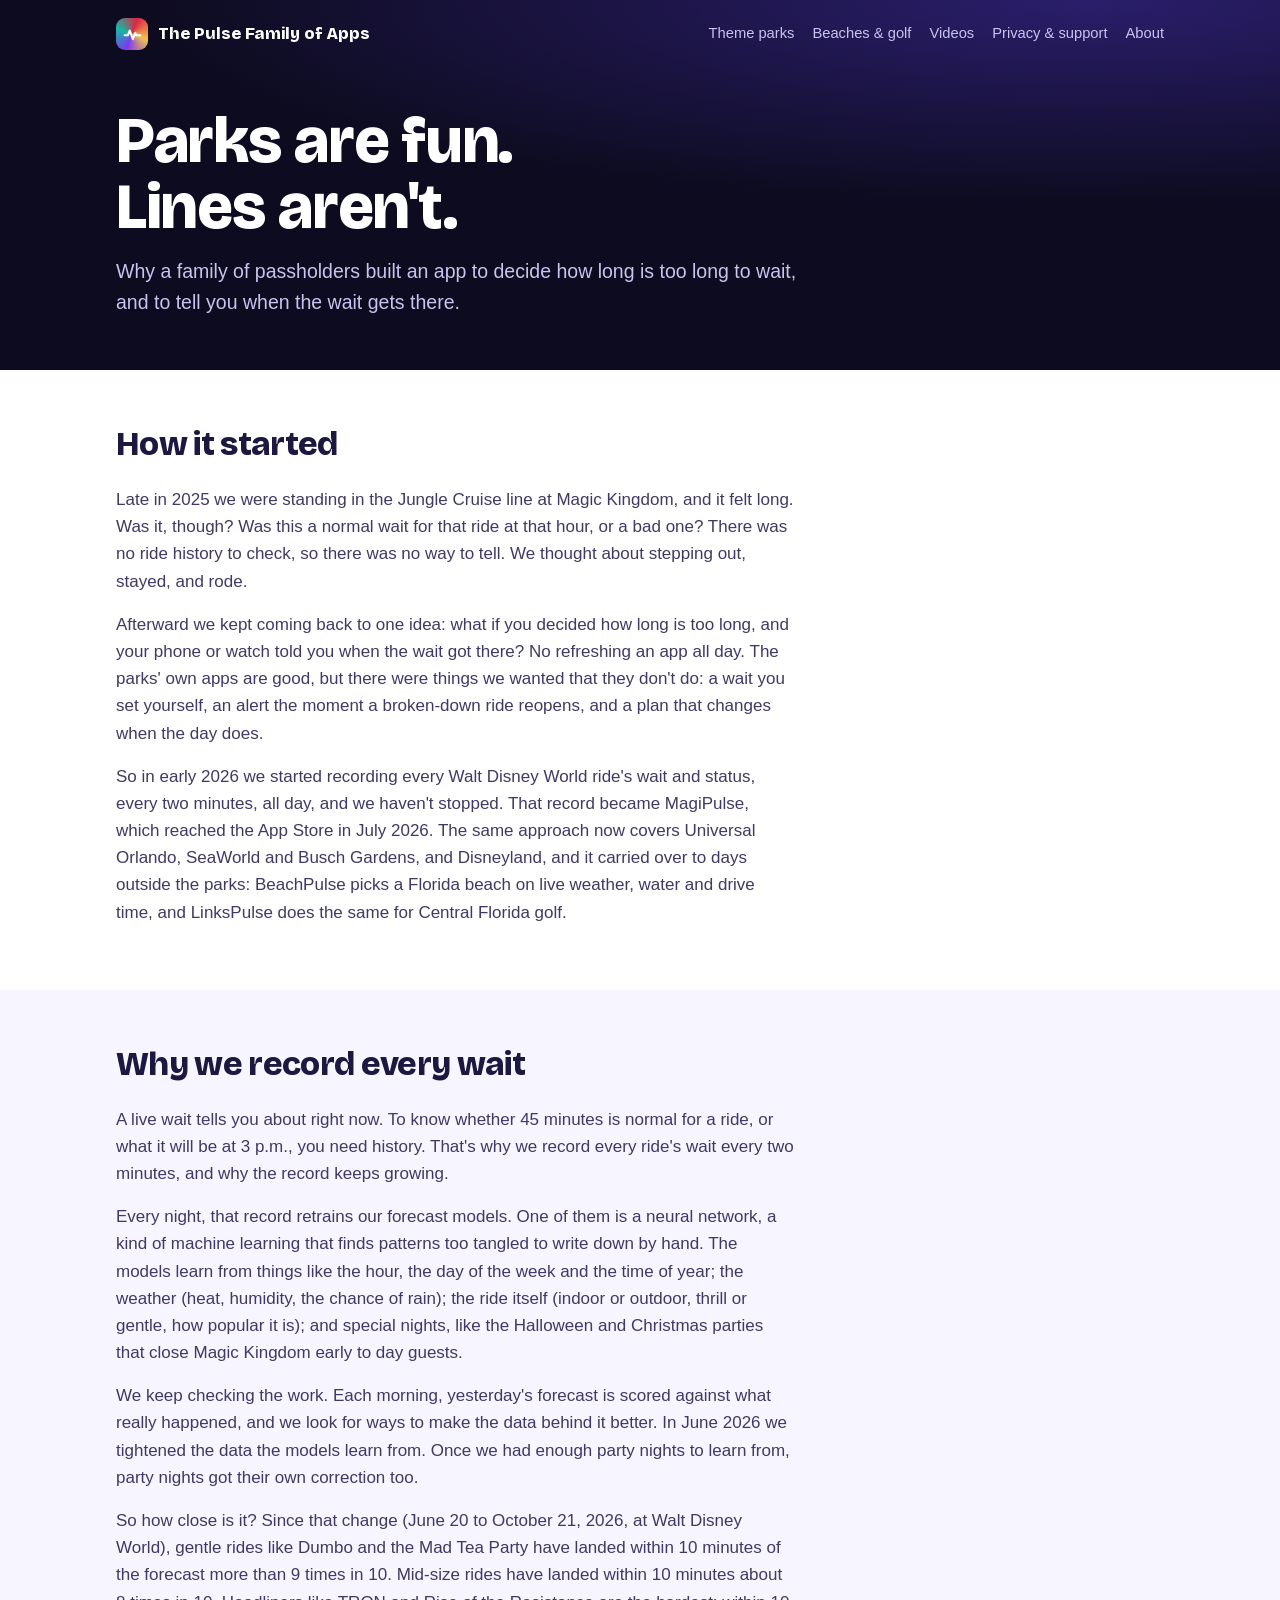
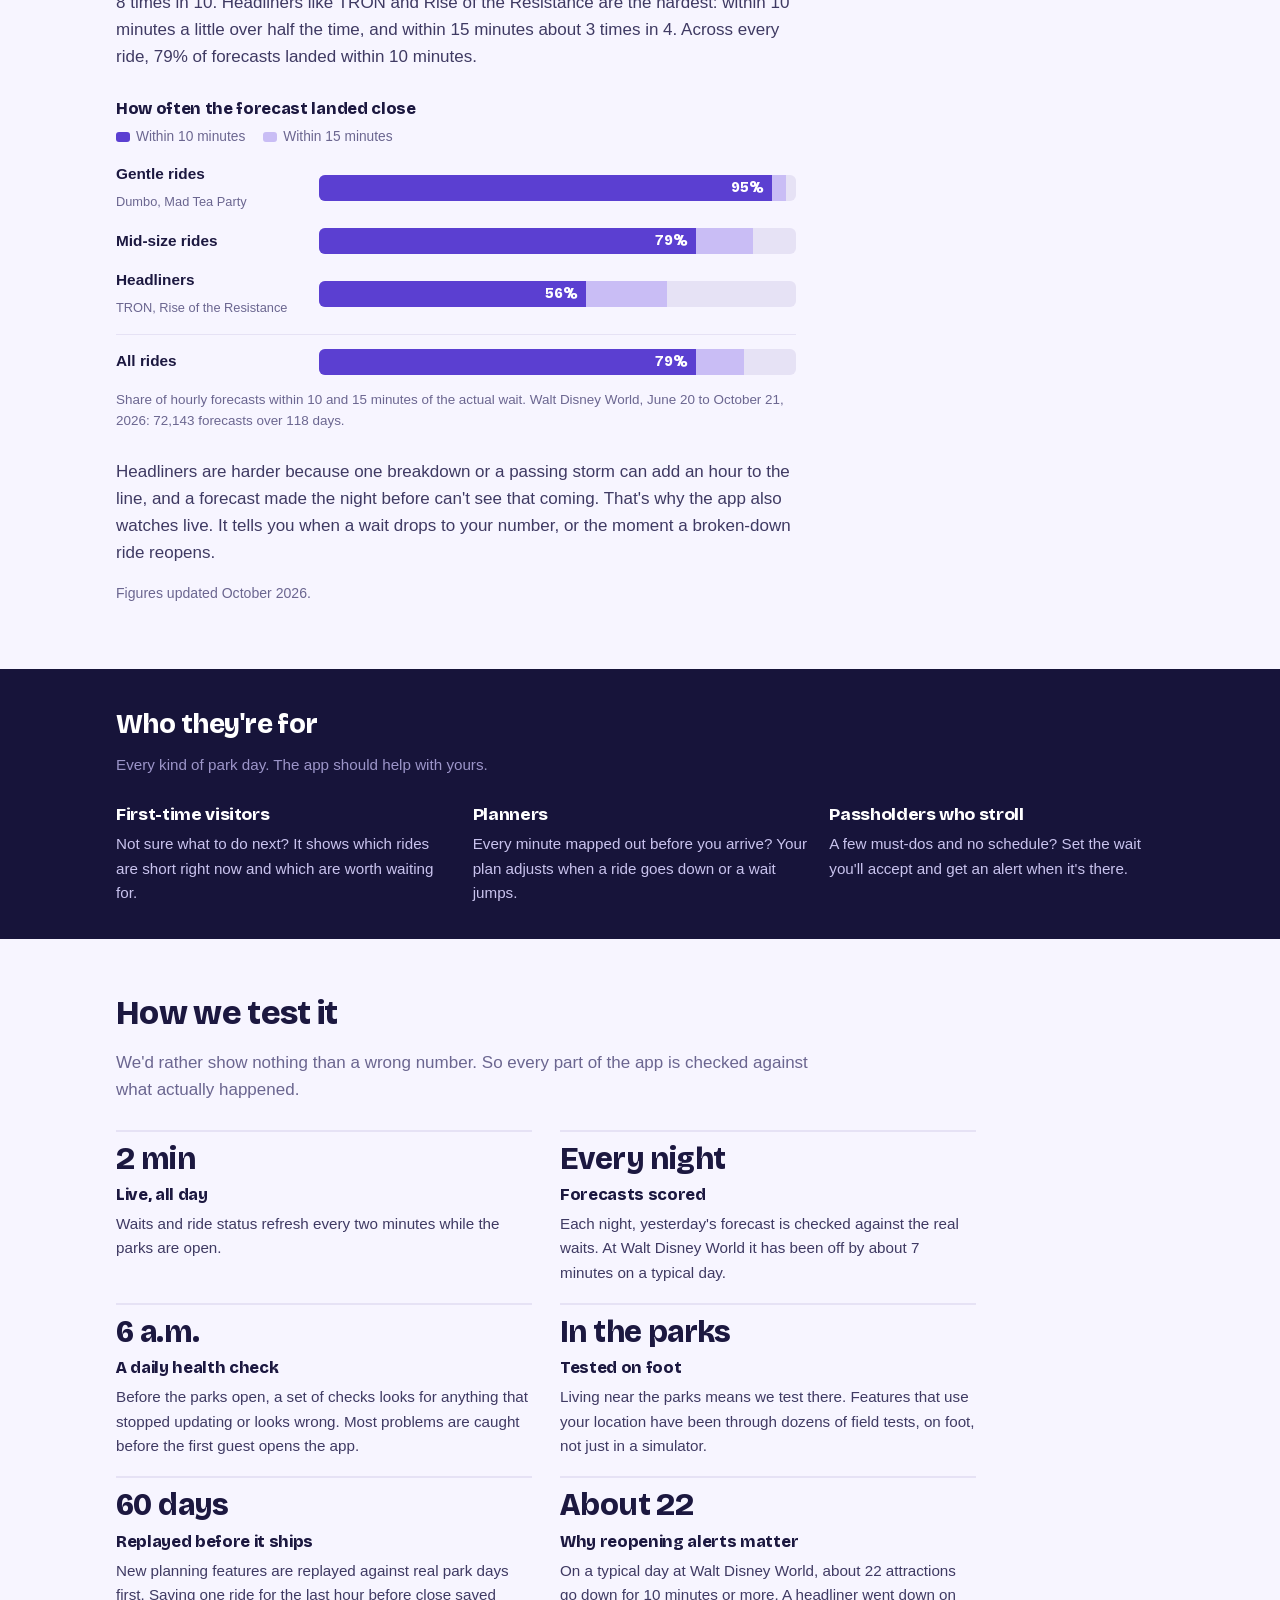
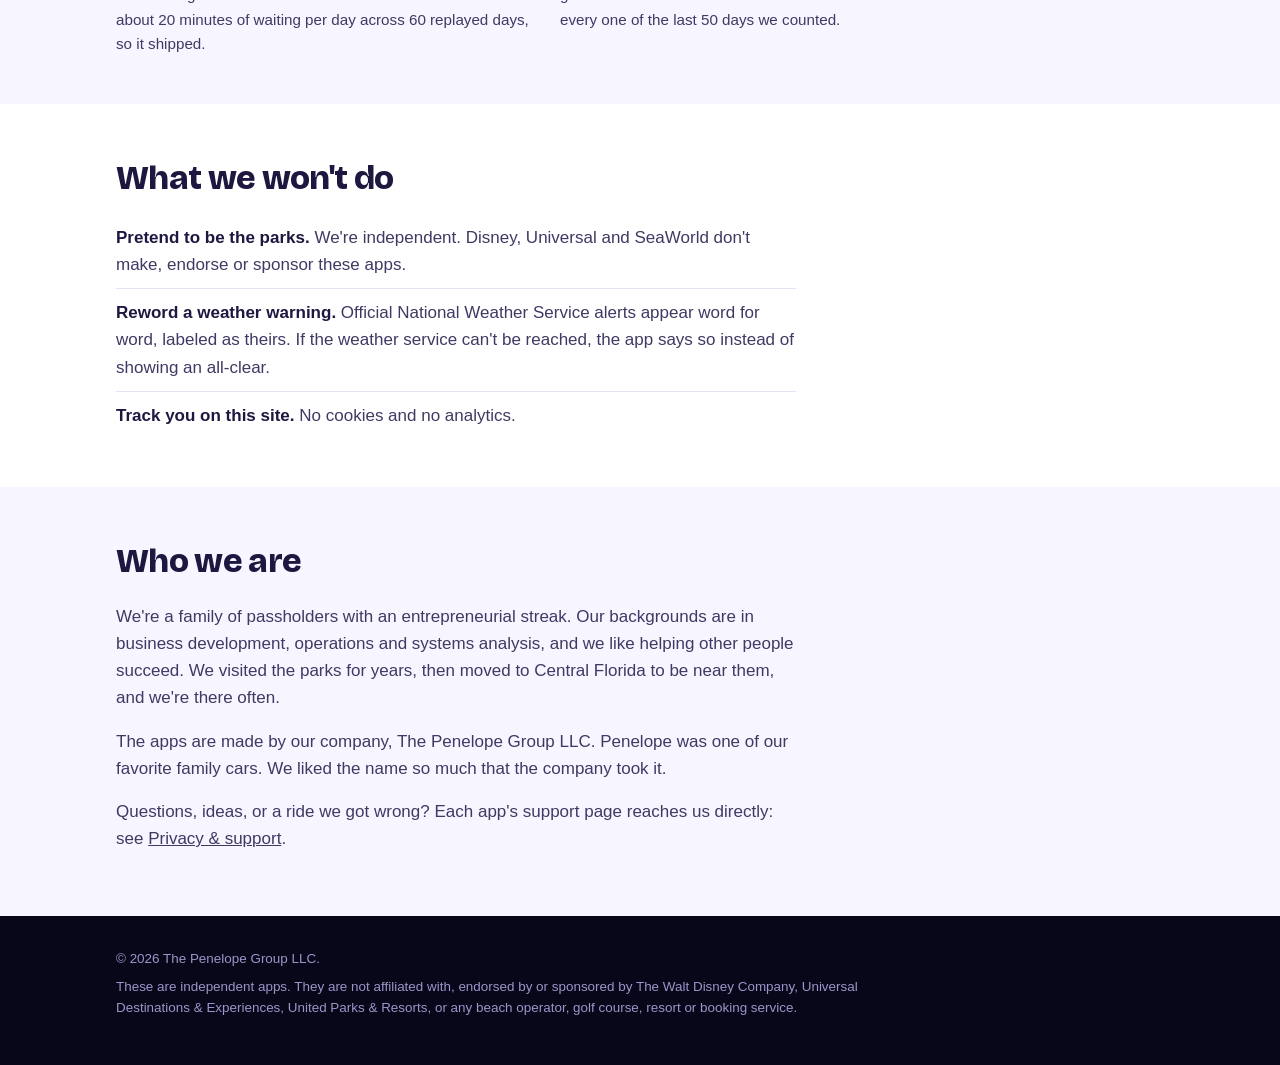
==== about/index.html @ a32cce36 "About: why we record every wait, with forecast accuracy chart; home: what makes the Pulse apps diffe" ====
<!DOCTYPE html>
<!--
  About the Pulse apps. Written 2026-10-21 from the owner's answers; linked
  from the family page's nav and footer.
  ⚠️ No personal details: no names, home town, employer or photos of people.
     "A family of passholders in Central Florida" is as specific as it gets.
  ⚠️ Every number is from DisneyWait/docs/marketing/travel_advisors/WHY_NUMBERS.md
     or CLAUDE.md. Refresh them there first, then here.
-->
<html lang="en">
<head>
  <meta charset="UTF-8">
  <meta name="viewport" content="width=device-width, initial-scale=1, viewport-fit=cover">
  <title>About the Pulse Apps</title>
  <meta name="description" content="Why the Pulse apps exist, who they're for, and how we test them before they reach your phone.">
  <link rel="icon" type="image/png" href="../assets/img/icon-magipulse.png">
  <link rel="stylesheet" href="../assets/site.css?v=12">
  <style>
    .prose > * { max-width: 40em; }
    .prose p { margin: 0 0 16px; }
    .prose h2 { margin-bottom: 14px; }
    .facts { display: grid; grid-template-columns: repeat(2, minmax(0, 1fr)); gap: 18px 28px; margin-top: 8px; max-width: 860px; }
    .facts div { border-top: 2px solid var(--line); padding-top: 12px; }
    .facts b { display: block; font: 800 1.9rem/1 var(--display); color: var(--ink); letter-spacing: -.02em; font-variant-numeric: tabular-nums; }
    .facts h3 { color: var(--ink); font-size: 1.02rem; margin: 8px 0 4px; }
    .facts p { margin: 0; font-size: .95rem; }
    .who { margin-top: 18px; display: grid; grid-template-columns: repeat(3, minmax(0, 1fr)); gap: 22px; }
    .who h3 { color: #fff; font-size: 1.08rem; margin-bottom: 4px; }
    .who p { margin: 0; font-size: .95rem; }
    .nots { margin: 0; padding: 0; list-style: none; max-width: 40em; }
    .nots li { padding: 10px 0; border-bottom: 1px solid var(--line); }
    .nots li:last-child { border-bottom: 0; }
    .nots b { color: var(--ink); }
    .chart { margin: 26px 0 0; max-width: 40em; }
    .chart h3 { color: var(--ink); font-size: 1.02rem; margin-bottom: 4px; }
    .legend { display: flex; flex-wrap: wrap; gap: 6px 18px; margin: 0 0 14px; font-size: .86rem; color: var(--muted); }
    .legend span { display: inline-flex; align-items: center; gap: 6px; }
    .legend i { width: 14px; height: 10px; border-radius: 3px; background: var(--c10); }
    .legend i.l15 { background: var(--c15); }
    .rows { display: grid; gap: 14px; }
    .row { display: grid; grid-template-columns: 11em minmax(0, 1fr); gap: 4px 16px; align-items: center; }
    .row .lab b { display: block; color: var(--ink); font-size: .96rem; }
    .row .lab small { color: var(--muted); font-size: .8rem; }
    .track { position: relative; height: 26px; border-radius: 6px; background: var(--line); overflow: hidden; }
    .track .b15, .track .b10 { position: absolute; inset: 0 auto 0 0; }
    .track .b15 { background: var(--c15); }
    .track .b10 { background: var(--c10); display: flex; align-items: center; justify-content: flex-end; padding-right: 8px; color: #fff; font: 700 .86rem/1 var(--display); font-variant-numeric: tabular-nums; }
    .row.all .lab b { font-weight: 800; }
    .row.all { padding-top: 14px; border-top: 1px solid var(--line); }
    .chart figcaption { margin-top: 14px; font-size: .84rem; color: var(--muted); }
    .chart figcaption .n15 { font-variant-numeric: tabular-nums; }
    :root { --c10: #5b3fd1; --c15: #c9bdf5; }
    @media (max-width: 760px) { .row { grid-template-columns: 1fr; } .facts, .who { grid-template-columns: 1fr; } }
  </style>
</head>
<body>
  <header class="hero">
    <div class="wrap">
      <nav class="nav">
        <a class="brand" href="../"><span class="mark"><svg viewBox="0 0 24 24" fill="none" stroke="#fff" stroke-width="2.6" stroke-linecap="round" stroke-linejoin="round" aria-hidden="true"><path d="M2 13h4l2.5-6 4 11 3-8 1.5 3H22"/></svg></span>The Pulse Family of Apps</a>
        <div class="links"><a href="../#apps">Theme parks</a><a href="../#beyond">Beaches &amp; golf</a><a href="../videos/">Videos</a><a href="../#help">Privacy &amp; support</a><a href="./" aria-current="page">About</a></div>
      </nav>
    </div>
    <div class="wrap hero-in">
      <h1>Parks are fun. Lines aren't.</h1>
      <p>Why a family of passholders built an app to decide how long is too long to wait, and to tell you when the wait gets there.</p>
    </div>
  </header>

  <main>
    <section class="white">
      <div class="wrap prose">
        <h2>How it started</h2>
        <p>Late in 2025 we were standing in the Jungle Cruise line at Magic Kingdom, and it felt long. Was it, though? Was this a normal wait for that ride at that hour, or a bad one? There was no ride history to check, so there was no way to tell. We thought about stepping out, stayed, and rode.</p>
        <p>Afterward we kept coming back to one idea: what if you decided how long is too long, and your phone or watch told you when the wait got there? No refreshing an app all day. The parks' own apps are good, but there were things we wanted that they don't do: a wait you set yourself, an alert the moment a broken-down ride reopens, and a plan that changes when the day does.</p>
        <p>So in early 2026 we started recording every Walt Disney World ride's wait and status, every two minutes, all day, and we haven't stopped. That record became MagiPulse, which reached the App Store in July 2026. The same approach now covers Universal Orlando, SeaWorld and Busch Gardens, and Disneyland, and it carried over to days outside the parks: BeachPulse picks a Florida beach on live weather, water and drive time, and LinksPulse does the same for Central Florida golf.</p>
      </div>
    </section>

    <section class="light" id="forecasts">
      <div class="wrap prose">
        <h2>Why we record every wait</h2>
        <p>A live wait tells you about right now. To know whether 45 minutes is normal for a ride, or what it will be at 3 p.m., you need history. That's why we record every ride's wait every two minutes, and why the record keeps growing.</p>
        <p>Every night, that record retrains our forecast models. One of them is a neural network, a kind of machine learning that finds patterns too tangled to write down by hand. The models learn from things like the hour, the day of the week and the time of year; the weather (heat, humidity, the chance of rain); the ride itself (indoor or outdoor, thrill or gentle, how popular it is); and special nights, like the Halloween and Christmas parties that close Magic Kingdom early to day guests.</p>
        <p>We keep checking the work. Each morning, yesterday's forecast is scored against what really happened, and we look for ways to make the data behind it better. In June 2026 we tightened the data the models learn from. Once we had enough party nights to learn from, party nights got their own correction too.</p>
        <!-- ⚠️ Figures: DisneyWait/docs/marketing/travel_advisors/WHY_NUMBERS.md
             ("Forecast accuracy by ride group"). Update the paragraph, the chart
             rows and the date line together. -->
        <p>So how close is it? Since that change (June 20 to October 21, 2026, at Walt Disney World), gentle rides like Dumbo and the Mad Tea Party have landed within 10 minutes of the forecast more than 9 times in 10. Mid-size rides have landed within 10 minutes about 8 times in 10. Headliners like TRON and Rise of the Resistance are the hardest: within 10 minutes a little over half the time, and within 15 minutes about 3 times in 4. Across every ride, 79% of forecasts landed within 10 minutes.</p>
        <figure class="chart">
          <h3>How often the forecast landed close</h3>
          <div class="legend" aria-hidden="true"><span><i></i>Within 10 minutes</span><span><i class="l15"></i>Within 15 minutes</span></div>
          <div class="rows" role="list">
            <div class="row" role="listitem" aria-label="Gentle rides: 95% within 10 minutes, 98% within 15 minutes">
              <div class="lab"><b>Gentle rides</b><small>Dumbo, Mad Tea Party</small></div>
              <div class="track"><span class="b15" style="width:98%"></span><span class="b10" style="width:95%">95%</span></div>
            </div>
            <div class="row" role="listitem" aria-label="Mid-size rides: 79% within 10 minutes, 91% within 15 minutes">
              <div class="lab"><b>Mid-size rides</b></div>
              <div class="track"><span class="b15" style="width:91%"></span><span class="b10" style="width:79%">79%</span></div>
            </div>
            <div class="row" role="listitem" aria-label="Headliners: 56% within 10 minutes, 73% within 15 minutes">
              <div class="lab"><b>Headliners</b><small>TRON, Rise of the Resistance</small></div>
              <div class="track"><span class="b15" style="width:73%"></span><span class="b10" style="width:56%">56%</span></div>
            </div>
            <div class="row all" role="listitem" aria-label="All rides: 79% within 10 minutes, 89% within 15 minutes">
              <div class="lab"><b>All rides</b></div>
              <div class="track"><span class="b15" style="width:89%"></span><span class="b10" style="width:79%">79%</span></div>
            </div>
          </div>
          <figcaption>Share of hourly forecasts within 10 and 15 minutes of the actual wait. Walt Disney World, June 20 to October 21, 2026: 72,143 forecasts over 118 days.</figcaption>
        </figure>
        <p style="margin-top:26px">Headliners are harder because one breakdown or a passing storm can add an hour to the line, and a forecast made the night before can't see that coming. That's why the app also watches live. It tells you when a wait drops to your number, or the moment a broken-down ride reopens.</p>
        <p class="note">Figures updated October 2026.</p>
      </div>
    </section>

    <section class="band" aria-label="Who the apps are for">
      <div class="wrap">
        <h2 class="group">Who they're for</h2>
        <p class="group-sub">Every kind of park day. The app should help with yours.</p>
        <div class="who">
          <div><h3>First-time visitors</h3><p>Not sure what to do next? It shows which rides are short right now and which are worth waiting for.</p></div>
          <div><h3>Planners</h3><p>Every minute mapped out before you arrive? Your plan adjusts when a ride goes down or a wait jumps.</p></div>
          <div><h3>Passholders who stroll</h3><p>A few must-dos and no schedule? Set the wait you'll accept and get an alert when it's there.</p></div>
        </div>
      </div>
    </section>

    <section class="light">
      <div class="wrap">
        <h2>How we test it</h2>
        <p class="sub">We'd rather show nothing than a wrong number. So every part of the app is checked against what actually happened.</p>
        <div class="facts">
          <div><b>2 min</b><h3>Live, all day</h3><p>Waits and ride status refresh every two minutes while the parks are open.</p></div>
          <div><b>Every night</b><h3>Forecasts scored</h3><p>Each night, yesterday's forecast is checked against the real waits. At Walt Disney World it has been off by about 7 minutes on a typical day.</p></div>
          <div><b>6 a.m.</b><h3>A daily health check</h3><p>Before the parks open, a set of checks looks for anything that stopped updating or looks wrong. Most problems are caught before the first guest opens the app.</p></div>
          <div><b>In the parks</b><h3>Tested on foot</h3><p>Living near the parks means we test there. Features that use your location have been through dozens of field tests, on foot, not just in a simulator.</p></div>
          <div><b>60 days</b><h3>Replayed before it ships</h3><p>New planning features are replayed against real park days first. Saving one ride for the last hour before close saved about 20 minutes of waiting per day across 60 replayed days, so it shipped.</p></div>
          <div><b>About 22</b><h3>Why reopening alerts matter</h3><p>On a typical day at Walt Disney World, about 22 attractions go down for 10 minutes or more. A headliner went down on every one of the last 50 days we counted.</p></div>
        </div>
      </div>
    </section>

    <section class="white">
      <div class="wrap">
        <h2>What we won't do</h2>
        <ul class="nots">
          <li><b>Pretend to be the parks.</b> We're independent. Disney, Universal and SeaWorld don't make, endorse or sponsor these apps.</li>
          <li><b>Reword a weather warning.</b> Official National Weather Service alerts appear word for word, labeled as theirs. If the weather service can't be reached, the app says so instead of showing an all-clear.</li>
          <li><b>Track you on this site.</b> No cookies and no analytics.</li>
        </ul>
      </div>
    </section>

    <section class="light">
      <div class="wrap prose">
        <h2>Who we are</h2>
        <p>We're a family of passholders with an entrepreneurial streak. Our backgrounds are in business development, operations and systems analysis, and we like helping other people succeed. We visited the parks for years, then moved to Central Florida to be near them, and we're there often.</p>
        <p>The apps are made by our company, The Penelope Group LLC. Penelope was one of our favorite family cars. We liked the name so much that the company took it.</p>
        <p>Questions, ideas, or a ride we got wrong? Each app's support page reaches us directly: see <a href="../#help">Privacy &amp; support</a>.</p>
      </div>
    </section>
  </main>

  <footer>
    <div class="wrap">
      <p>© 2026 The Penelope Group LLC.</p>
      <p>These are independent apps. They are not affiliated with, endorsed by or sponsored by The Walt Disney Company, Universal Destinations &amp; Experiences, United Parks &amp; Resorts, or any beach operator, golf course, resort or booking service.</p>
    </div>
  </footer>
</body>
</html>
---- assets/site.css ----
/* The Pulse Family of Apps: shared styles.
   One look on purpose (the parks after dark, then light reading bands), so no
   theme switching. Each app page sets --a1/--a2 to its own app's colors. */
@font-face {
  font-family: 'Bricolage Grotesque';
  src: url('fonts/bricolage-800.woff2') format('woff2');
  font-weight: 800; font-style: normal; font-display: swap;
}
:root {
  --night: #0d0b1f; --night2: #17143a; --deep: #08071a;
  --gold: #f2c14e; --soft: #f7f5ff; --white: #ffffff;
  --ink: #1c1840; --body: #3f3a63; --muted: #6b6690; --line: #e6e2f5;
  --on-dark: #e9e6ff; --on-dark-2: #c9c3ee; --on-dark-3: #9c95c9;
  --a1: #1e1b4b; --a2: #7c3aed; --cta: #7c3aed; --link: #4b2bbf;
  --display: 'Bricolage Grotesque', 'Avenir Next', system-ui, sans-serif;
  --text: -apple-system, BlinkMacSystemFont, 'Segoe UI', Roboto, Helvetica, Arial, sans-serif;
  color-scheme: light;
}
* { box-sizing: border-box; }
html { -webkit-text-size-adjust: 100%; }
body { margin: 0; background: var(--night); color: var(--body); font: 17px/1.6 var(--text); }
img { max-width: 100%; height: auto; display: block; }
a { color: inherit; }
a:focus-visible, button:focus-visible { outline: 3px solid var(--gold); outline-offset: 3px; border-radius: 6px; }
.wrap { max-width: 1080px; margin: 0 auto; padding-left: max(16px, env(safe-area-inset-left, 0px)); padding-right: max(16px, env(safe-area-inset-right, 0px)); }
h1, h2, h3 { font-family: var(--display); font-weight: 800; letter-spacing: -.02em; text-wrap: balance; margin: 0; }

/* nav */
.nav { display: flex; align-items: center; justify-content: space-between; gap: 12px 20px; padding-block: 18px; flex-wrap: wrap; }
.brand { display: flex; align-items: center; gap: 10px; text-decoration: none; color: #fff; font: 800 1.05rem/1.1 var(--display); }
.mark { width: 32px; height: 32px; border-radius: 9px; flex: none; display: grid; place-items: center;
  background: conic-gradient(from 200deg, #7c3aed, #14b8a6, #dc2646, #f2c14e, #7c3aed); }
.mark svg { width: 19px; height: 19px; }
.links { display: flex; gap: 6px 18px; flex-wrap: wrap; font-size: .92rem; }
.links a { color: var(--on-dark-2); text-decoration: none; }
.links a:hover { color: #fff; text-decoration: underline; }

/* family hero */
.hero { color: var(--on-dark); background: radial-gradient(120% 90% at 85% 0%, #2a1e6b 0%, var(--night) 62%); }
.hero-in { padding-block: 40px 52px; }
.hero h1 { color: #fff; font-size: clamp(2.3rem, 6vw, 4rem); line-height: 1.03; max-width: 15ch; }
.hero p { color: var(--on-dark-2); font-size: clamp(1.05rem, 2.3vw, 1.22rem); max-width: 36em; margin: 16px 0 0; }
.pulse { width: 100%; max-width: 560px; height: 48px; margin-top: 22px; }
@media (prefers-reduced-motion: no-preference) {
  .pulse path { stroke-dasharray: 900; stroke-dashoffset: 900; animation: draw 2.4s .3s ease-out forwards; }
  @keyframes draw { to { stroke-dashoffset: 0; } }
}

/* app cards */
.cards { background: var(--night); padding-block: 4px 44px; }
.grid4 { display: grid; grid-template-columns: repeat(4, minmax(0, 1fr)); gap: 16px; }
.card { border-radius: 18px; padding: 18px; display: flex; flex-direction: column; gap: 10px; min-width: 0;
  color: #fff; text-decoration: none; background: linear-gradient(160deg, var(--a1), var(--a2));
  transition: transform .15s ease, box-shadow .15s ease; }
.card:hover { transform: translateY(-3px); box-shadow: 0 14px 30px rgba(0,0,0,.35); }
.card img { width: 56px; height: 56px; border-radius: 13px; }
.card h2 { font-size: 1.3rem; line-height: 1.1; }
.card .where { font-size: .86rem; opacity: .88; }
.card p { margin: 0; font-size: .92rem; opacity: .94; }
.card .go { margin-top: auto; font-weight: 700; font-size: .92rem; }
.chip { align-self: flex-start; font: 700 .7rem/1 var(--text); letter-spacing: .06em; text-transform: uppercase; padding: 6px 9px; border-radius: 999px; }
.chip.live { background: #d8ffe9; color: #0d5132; }
.chip.soon { background: rgba(255,255,255,.18); color: #fff; }
.mp  { --a1: #1e1b4b; --a2: #7c3aed; --cta: #7c3aed; }
.sp  { --a1: #064e4a; --a2: #14b8a6; --cta: #0f766e; }
.su  { --a1: #4a0d1d; --a2: #b8323f; --cta: #b8323f; }
.mc  { --a1: #1b4fa0; --a2: #e09a12; --cta: #1b4fa0; }
.bp  { --a1: #0a3d5c; --a2: #2f9fc4; --cta: #0b4f58; --link: #0b4f58; }
.lp  { --a1: #12401f; --a2: #3a9446; --cta: #2e7a38; }

/* section labels on the dark family page */
.group { color: #fff; font-size: clamp(1.3rem, 2.8vw, 1.7rem); margin: 0 0 6px; }
.group-sub { color: var(--on-dark-3); margin: 0 0 18px; font-size: .95rem; }
.cards .wrap > .group { margin-top: 4px; }
.beyond { background: var(--night); padding-block: 40px 48px; }
.grid2 { display: grid; grid-template-columns: repeat(2, minmax(0, 1fr)); gap: 16px; max-width: 720px; }

/* shared-features band */
.band { background: var(--night2); color: var(--on-dark-2); padding-block: 34px; }
.grid3 { display: grid; grid-template-columns: repeat(3, minmax(0, 1fr)); gap: 22px; }
.band h3 { color: #fff; font-size: 1.08rem; margin-bottom: 4px; }
.band p { margin: 0; font-size: .95rem; }
.bandfoot { display: flex; flex-wrap: wrap; align-items: baseline; justify-content: space-between; gap: 8px 24px; margin-top: 26px; }
.band .group-sub { margin-bottom: 24px; }
.bandfoot p { color: var(--on-dark-3); font-size: .9rem; }
.bandfoot a { color: var(--gold); font-weight: 700; text-decoration: none; }
.bandfoot a:hover { text-decoration: underline; }

/* light reading sections */
.light { background: var(--soft); color: var(--body); padding-block: 48px; }
.white { background: var(--white); color: var(--body); padding-block: 48px; }
.light h2, .white h2 { color: var(--ink); font-size: clamp(1.5rem, 3.4vw, 2.1rem); margin-bottom: 8px; }
.sub { color: var(--muted); margin: 0 0 26px; max-width: 42em; }

/* app page hero */
.apphero { color: var(--on-dark); background: radial-gradient(110% 100% at 90% 10%, var(--a2) 0%, var(--a1) 55%, var(--deep) 100%); }
.apphero-in { display: grid; grid-template-columns: 1.2fr .8fr; gap: 32px; align-items: center; padding-block: 28px 52px; }
.apphero-in > div { min-width: 0; }
.appname { display: flex; align-items: center; gap: 12px; margin-bottom: 16px; }
.appname img { width: 60px; height: 60px; border-radius: 14px; }
.appname span { font: 800 1.4rem/1 var(--display); color: #fff; }
.apphero h1 { color: #fff; font-size: clamp(2rem, 5vw, 3.2rem); line-height: 1.05; }
.apphero p { color: var(--on-dark-2); margin: 16px 0 22px; font-size: 1.08rem; max-width: 34em; }
.badge img { height: 52px; width: auto; }
.price { display: block; font-size: .86rem; color: var(--on-dark-3); margin-top: 12px; }
.soonpill { display: inline-block; padding: 10px 18px; border-radius: 999px; background: rgba(255,255,255,.16); color: #fff; font-weight: 700; }
.herovid { justify-self: center; width: min(300px, 100%); }
.heroshot { border-radius: 18px; box-shadow: 0 18px 40px rgba(0,0,0,.4); }

/* video player */
.vid { position: relative; border-radius: 18px; overflow: hidden; aspect-ratio: 9 / 16; background: #000; box-shadow: 0 18px 40px rgba(0,0,0,.4); }
.vid video, .vid img { width: 100%; height: 100%; object-fit: cover; display: block; }
.vid button { position: absolute; inset: 0; border: 0; background: transparent; cursor: pointer; display: grid; place-items: center; }
.vid button i { width: 62px; height: 62px; border-radius: 50%; background: rgba(255,255,255,.94); display: grid; place-items: center; box-shadow: 0 6px 18px rgba(0,0,0,.3); }
.vid button svg { width: 22px; height: 22px; fill: var(--cta); margin-left: 4px; }
.vids { display: grid; grid-template-columns: repeat(4, minmax(0, 1fr)); gap: 18px; }
.vids figure { margin: 0; min-width: 0; }
.vids .vid { box-shadow: 0 8px 22px rgba(30,20,80,.22); }
/* A row of three picks on an app page; the rest live on /videos/. */
.vids.row3 { grid-template-columns: repeat(3, minmax(0, 1fr)); max-width: 880px; margin-inline: auto; }
.vids.row1 { grid-template-columns: minmax(0, 270px); justify-content: center; }
.vids.row2 { grid-template-columns: repeat(2, minmax(0, 1fr)); max-width: 580px; margin-inline: auto; }
/* Filled in the page's own app color (--cta: the accent, or a darker shade of it
   where white text on the accent falls below 4.5:1, e.g. SeaPulse). BeachPulse uses
   the app's own teal (#0b4f58), not the site's ocean blue. */
.morelink { display: block; width: fit-content; margin: 24px auto 0; padding: 12px 22px; border-radius: 12px; background: var(--cta); color: #fff; border: 0; font-weight: 700; text-decoration: none; transition: filter .15s ease; }
.morelink:hover { filter: brightness(1.12); }
.morelink:focus-visible { outline: 3px solid #f2c14e; outline-offset: 2px; }
/* /videos/: one block per app, topic groups inside it. Every group keeps the
   same four-column track so a video is the same size in every group. */
.appvids + .appvids { margin-top: 56px; }
.appvids-head { display: flex; align-items: center; gap: 14px; flex-wrap: wrap; margin-bottom: 6px; }
.appvids-head img { width: 48px; height: 48px; border-radius: 12px; }
.appvids-head h2 { margin: 0; }
.appvids-head a { margin-left: auto; font-weight: 700; color: var(--link); }
.vgroup { color: var(--ink); font-size: 1.1rem; margin: 30px 0 14px; }
.vids figure { scroll-margin-top: 24px; }
.vids figure:target .vid { outline: 3px solid #f2c14e; outline-offset: 4px; }
.copylink { margin-top: 4px; padding: 4px 0; border: 0; background: none; font: inherit; font-size: .84rem; font-weight: 600; color: var(--link); cursor: pointer; }
.copylink:hover { text-decoration: underline; }
.copylink:focus-visible { outline: 2px solid var(--link); outline-offset: 2px; border-radius: 4px; }
.vids figcaption { margin-top: 10px; font-size: .92rem; color: var(--ink); font-weight: 600; }

/* screenshots */
.shots { display: grid; grid-template-columns: repeat(3, minmax(0, 1fr)); gap: 24px; max-width: 820px; margin-inline: auto; }
.shots figure { margin: 0; min-width: 0; }
.shots img { border-radius: 16px; box-shadow: 0 10px 26px rgba(30,20,80,.18); }
.shots figcaption { margin-top: 10px; font-size: .95rem; }
.shots b { display: block; color: var(--ink); }
.shots + .feats { margin-top: 32px; }

/* features + free/pro */
.feats { display: grid; grid-template-columns: repeat(2, minmax(0, 1fr)); gap: 16px; }
.feat { background: var(--white); border: 1px solid var(--line); border-radius: 14px; padding: 18px 20px; }
.light .feat { background: var(--white); }
.white .feat { background: var(--soft); }
.feat h3 { color: var(--ink); font-size: 1.08rem; margin-bottom: 4px; }
.feat p { margin: 0; font-size: .96rem; }
.tiers { display: grid; grid-template-columns: repeat(2, minmax(0, 1fr)); gap: 16px; }
.tier { border: 1px solid var(--line); border-radius: 14px; padding: 18px 22px; background: var(--white); }
.tier.pro { border-color: #cdbcff; background: #faf7ff; }
.tier h3 { color: var(--ink); font-size: 1.2rem; }
.tier .cost { color: var(--muted); font-size: .9rem; margin: 2px 0 8px; }
.tier ul { margin: 0; padding-left: 20px; }
.tier li { margin: 5px 0; }
.prowrap { display: grid; grid-template-columns: minmax(0, 1fr) 240px; gap: 32px; align-items: start; }
.prowrap .tiers { grid-template-columns: 1fr; }
.prophone { margin: 0; }
.prophone img { border-radius: 16px; box-shadow: 0 10px 26px rgba(30,20,80,.18); }
.prophone figcaption { margin-top: 8px; font-size: .86rem; color: var(--muted); text-align: center; }
.note { font-size: .88rem; color: var(--muted); margin: 18px 0 0; max-width: 46em; }

/* legal + support list */
.legal { display: grid; grid-template-columns: repeat(3, minmax(0, 1fr)); gap: 16px; }
.legal div { background: var(--white); border: 1px solid var(--line); border-radius: 14px; padding: 16px 18px; }
.legal h3 { color: var(--ink); font-size: 1.02rem; margin-bottom: 8px; display: flex; align-items: center; gap: 8px; }
.legal h3 img { width: 26px; height: 26px; border-radius: 7px; }
.legal a { display: block; color: #4b2bbf; padding: 3px 0; }
.docs { display: flex; flex-wrap: wrap; gap: 10px 22px; }
.docs a { color: #4b2bbf; font-weight: 600; }

/* footer */
footer { background: var(--deep); color: var(--on-dark-3); font-size: .84rem; padding-block: 26px 40px; }
footer p { margin: 6px 0; max-width: 60em; }
footer a { color: var(--on-dark-2); }
.foot-links { display: flex; flex-wrap: wrap; gap: 6px 18px; margin-bottom: 10px; }

/* Download row: the badge for phones, plus a QR code for visitors on a computer
   (who can't install an iPhone app from the badge). The QR is hidden on touch and
   narrow screens, where it can't be scanned by the device showing it. */
.get { display: flex; align-items: center; gap: 18px; flex-wrap: wrap; }
.qr { display: flex; align-items: center; gap: 12px; max-width: 15em; }
.qr img { width: 84px; height: 84px; padding: 6px; background: #fff; border-radius: 10px; flex: none; }
.qr span { font-size: .84rem; line-height: 1.35; color: var(--on-dark-2); }
.getband { color: var(--on-dark); background: radial-gradient(90% 140% at 0% 0%, var(--a2) 0%, var(--a1) 60%, var(--deep) 100%); padding-block: 40px; }
.getband-in { display: grid; grid-template-columns: auto 1fr auto; gap: 22px; align-items: center; }
.getband-icon { border-radius: 16px; }
.getband h2 { color: #fff; font-size: clamp(1.5rem, 3.4vw, 2.1rem); }
.getband p { margin: 4px 0 0; color: var(--on-dark-2); }
@media (max-width: 900px), (hover: none) { .qr { display: none; } }
/* Hero: badge + QR and the price line centered under the intro paragraph (same max width as .apphero p). */
@media (min-width: 901px) {
  .apphero .get { max-width: calc(34 * 1.08rem); justify-content: center; gap: 36px; }
  .apphero .price { max-width: calc(34 * 1.08rem); text-align: center; }
}
@media (max-width: 760px) { .getband-in { grid-template-columns: auto 1fr; } .getband .get { grid-column: 1 / -1; } }

@media (max-width: 900px) {
  .grid4, .legal, .vids { grid-template-columns: repeat(2, minmax(0, 1fr)); }
  .apphero-in { grid-template-columns: 1fr; }
  .prowrap { grid-template-columns: 1fr; }
  .prophone { max-width: 260px; margin: 0 auto; }
}
@media (max-width: 600px) {
  .grid4, .grid3, .grid2, .legal, .feats, .tiers, .shots { grid-template-columns: 1fr; }
  .shots { max-width: 300px; margin: 0 auto; }
  .vids { gap: 12px; }
  /* An odd last video sits centered instead of alone in the left column. */
  .vids:not(.row3) figure:last-child:nth-child(odd) { grid-column: 1 / -1; justify-self: center; width: calc(50% - 6px); }
  /* Three side by side would be ~110 px each on a phone, so the row swipes
     instead: still one row tall, with the next video peeking in. */
  .vids.row3 { grid-template-columns: none; grid-auto-flow: column; grid-auto-columns: 62%; overflow-x: auto; scroll-snap-type: x mandatory; padding-bottom: 10px; }
  .vids.row3 figure { scroll-snap-align: start; }
  .appvids-head a { margin-left: 0; flex-basis: 100%; }
}
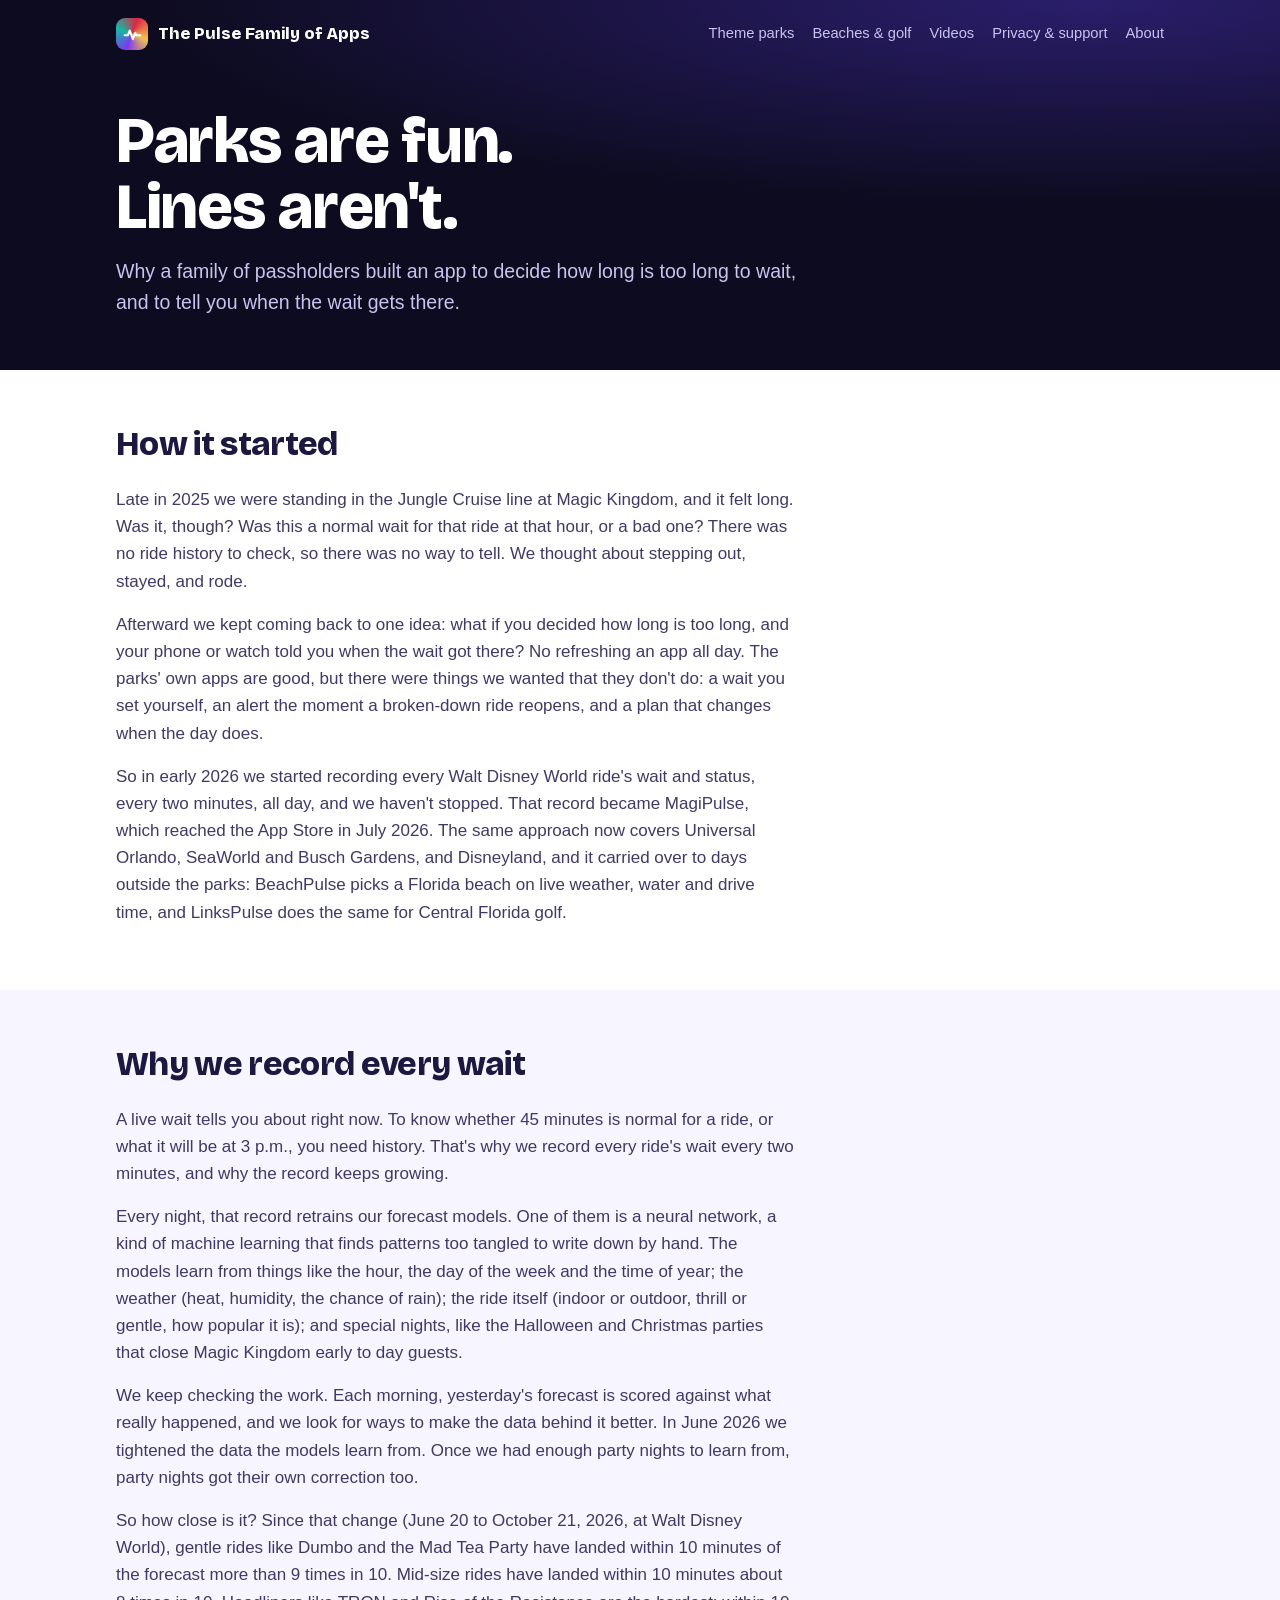
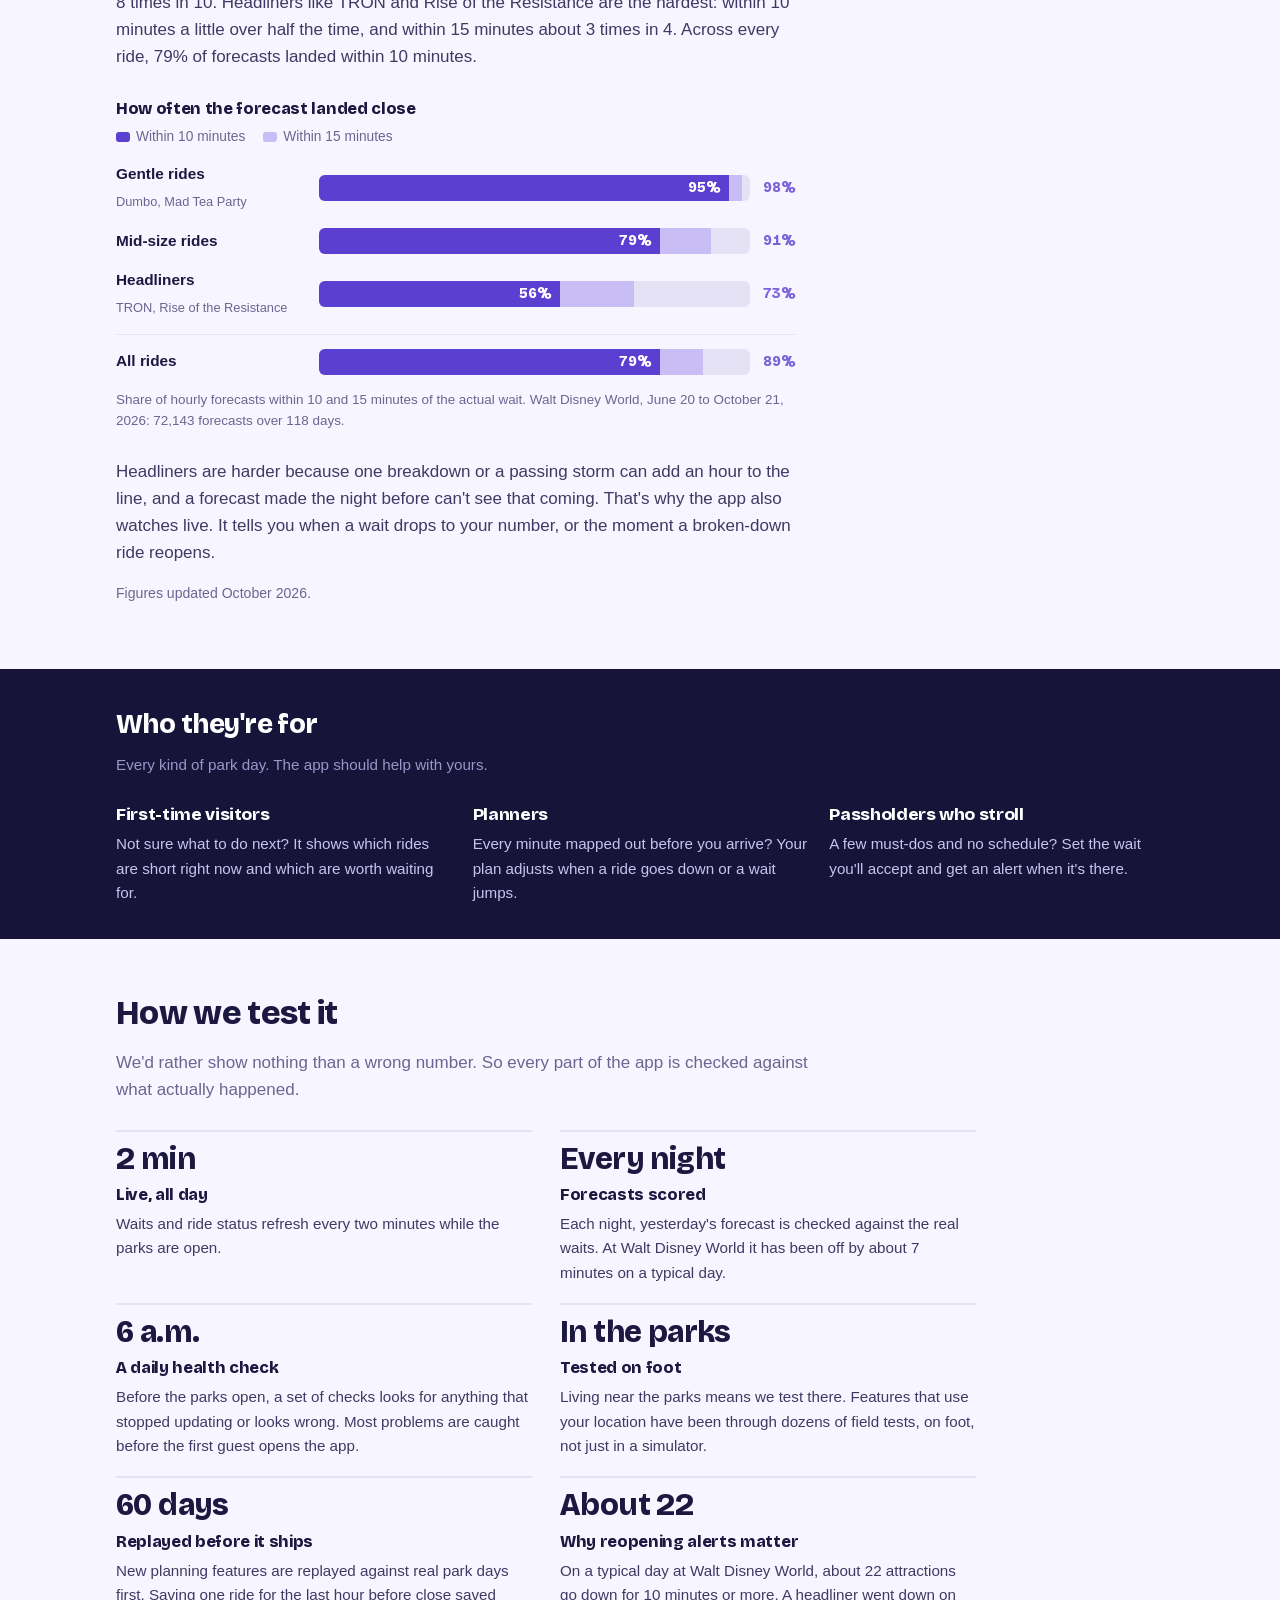
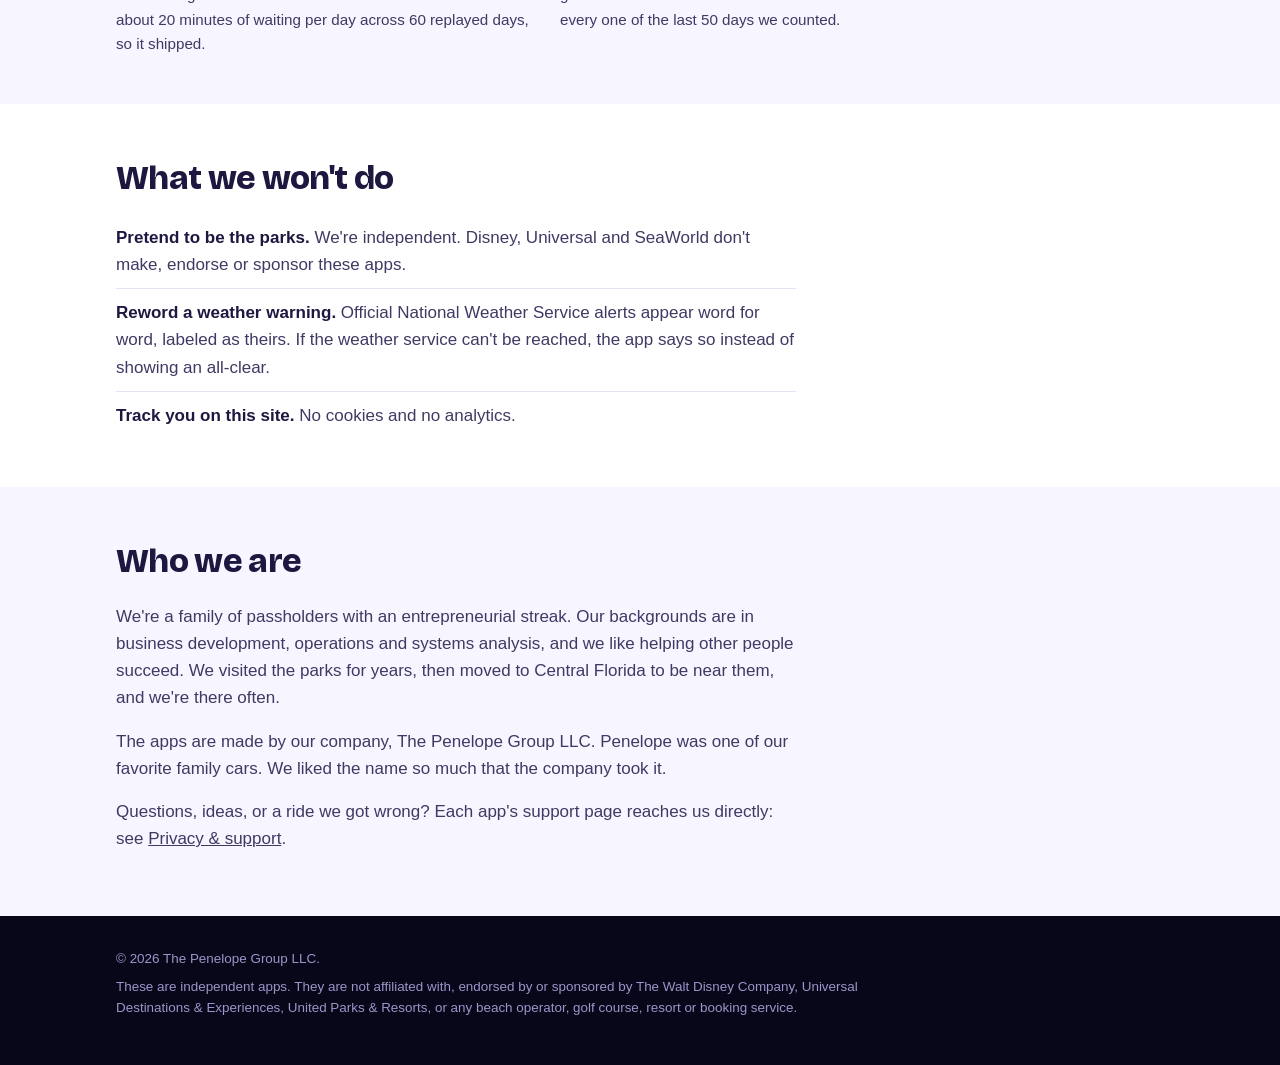
==== commit 5cf0ae81: "About chart: label the within-15-minutes value on each bar Co-Authored-By: Claude Opus 5.5 <noreply@" ====
--- a/about/index.html
+++ b/about/index.html
@@ -41,6 +41,9 @@
     .row { display: grid; grid-template-columns: 11em minmax(0, 1fr); gap: 4px 16px; align-items: center; }
     .row .lab b { display: block; color: var(--ink); font-size: .96rem; }
     .row .lab small { color: var(--muted); font-size: .8rem; }
+    .barline { display: flex; align-items: center; gap: 10px; }
+    .barline .track { flex: 1; }
+    .v15 { width: 2.6em; text-align: right; color: #7a63d9; font: 700 .86rem/1 var(--display); font-variant-numeric: tabular-nums; }
     .track { position: relative; height: 26px; border-radius: 6px; background: var(--line); overflow: hidden; }
     .track .b15, .track .b10 { position: absolute; inset: 0 auto 0 0; }
     .track .b15 { background: var(--c15); }
@@ -93,19 +96,19 @@
           <div class="rows" role="list">
             <div class="row" role="listitem" aria-label="Gentle rides: 95% within 10 minutes, 98% within 15 minutes">
               <div class="lab"><b>Gentle rides</b><small>Dumbo, Mad Tea Party</small></div>
-              <div class="track"><span class="b15" style="width:98%"></span><span class="b10" style="width:95%">95%</span></div>
+              <div class="barline"><div class="track"><span class="b15" style="width:98%"></span><span class="b10" style="width:95%">95%</span></div><span class="v15">98%</span></div>
             </div>
             <div class="row" role="listitem" aria-label="Mid-size rides: 79% within 10 minutes, 91% within 15 minutes">
               <div class="lab"><b>Mid-size rides</b></div>
-              <div class="track"><span class="b15" style="width:91%"></span><span class="b10" style="width:79%">79%</span></div>
+              <div class="barline"><div class="track"><span class="b15" style="width:91%"></span><span class="b10" style="width:79%">79%</span></div><span class="v15">91%</span></div>
             </div>
             <div class="row" role="listitem" aria-label="Headliners: 56% within 10 minutes, 73% within 15 minutes">
               <div class="lab"><b>Headliners</b><small>TRON, Rise of the Resistance</small></div>
-              <div class="track"><span class="b15" style="width:73%"></span><span class="b10" style="width:56%">56%</span></div>
+              <div class="barline"><div class="track"><span class="b15" style="width:73%"></span><span class="b10" style="width:56%">56%</span></div><span class="v15">73%</span></div>
             </div>
             <div class="row all" role="listitem" aria-label="All rides: 79% within 10 minutes, 89% within 15 minutes">
               <div class="lab"><b>All rides</b></div>
-              <div class="track"><span class="b15" style="width:89%"></span><span class="b10" style="width:79%">79%</span></div>
+              <div class="barline"><div class="track"><span class="b15" style="width:89%"></span><span class="b10" style="width:79%">79%</span></div><span class="v15">89%</span></div>
             </div>
           </div>
           <figcaption>Share of hourly forecasts within 10 and 15 minutes of the actual wait. Walt Disney World, June 20 to October 21, 2026: 72,143 forecasts over 118 days.</figcaption>
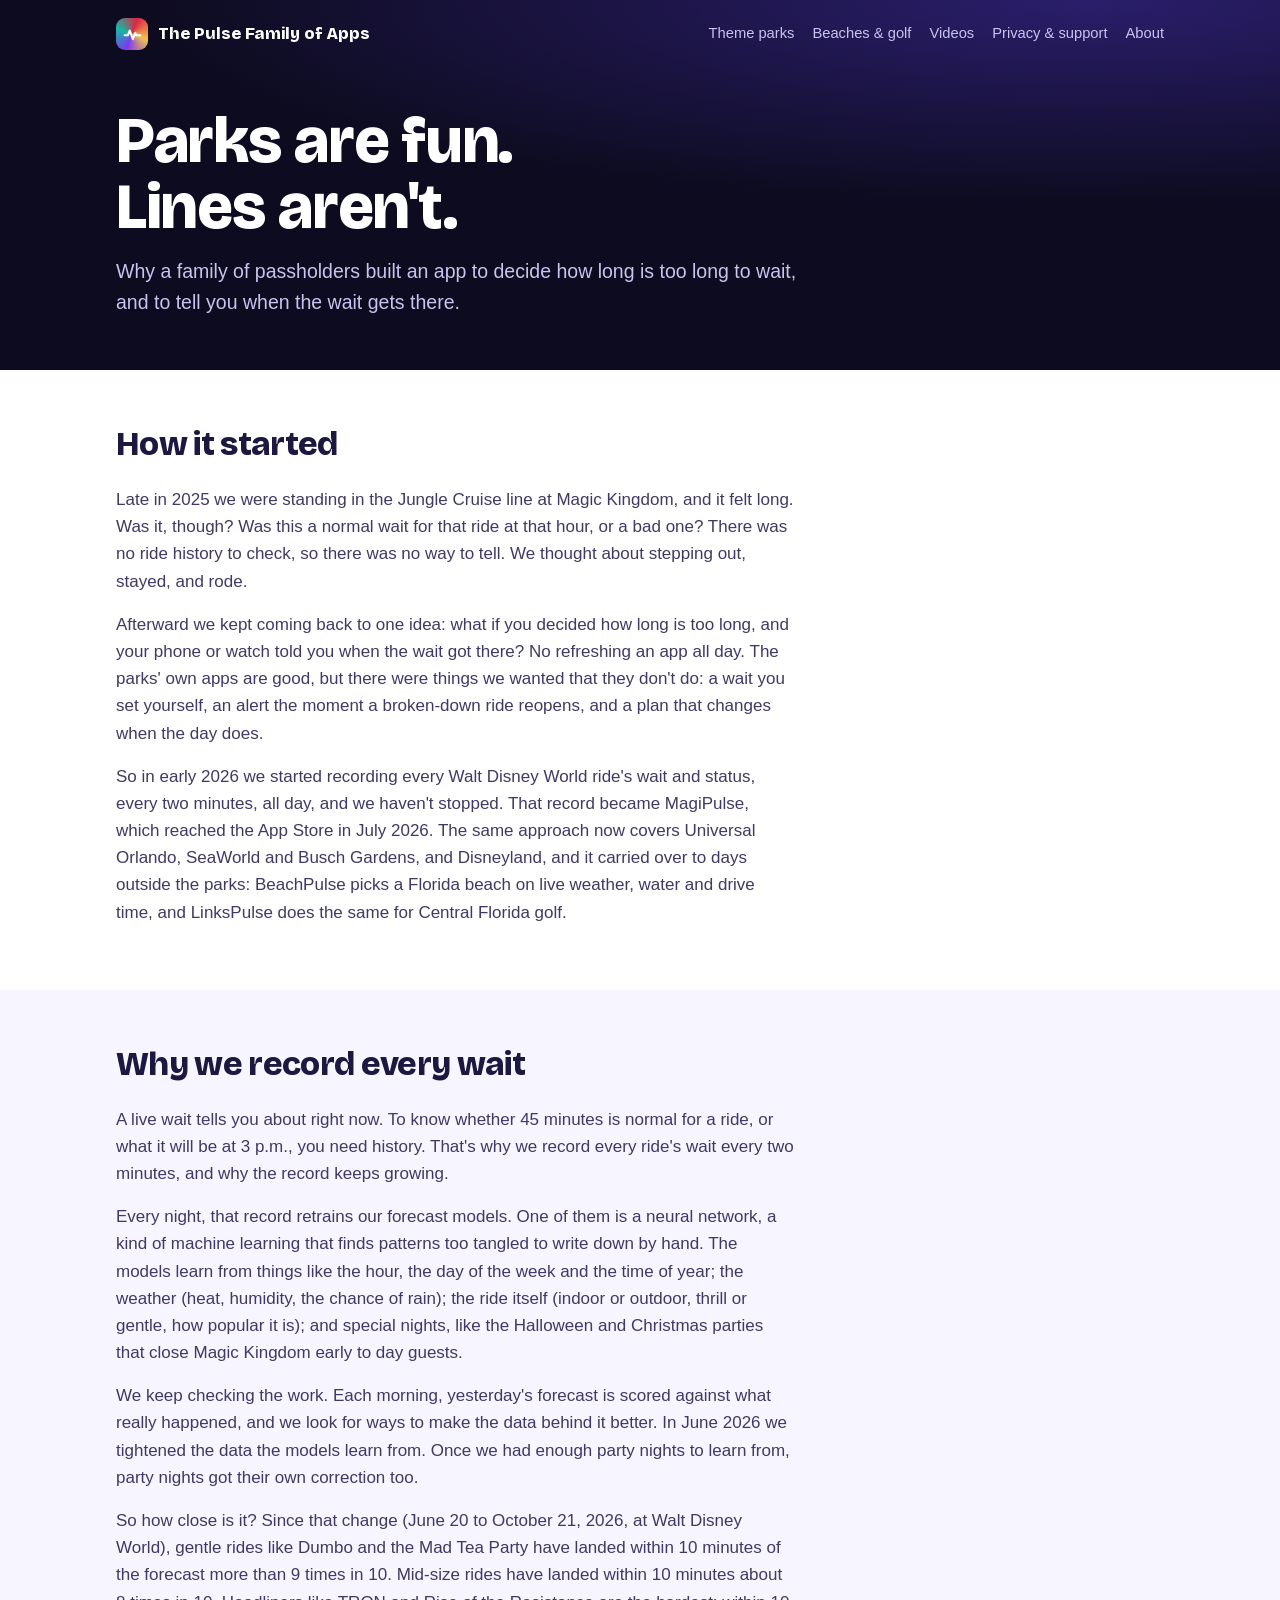
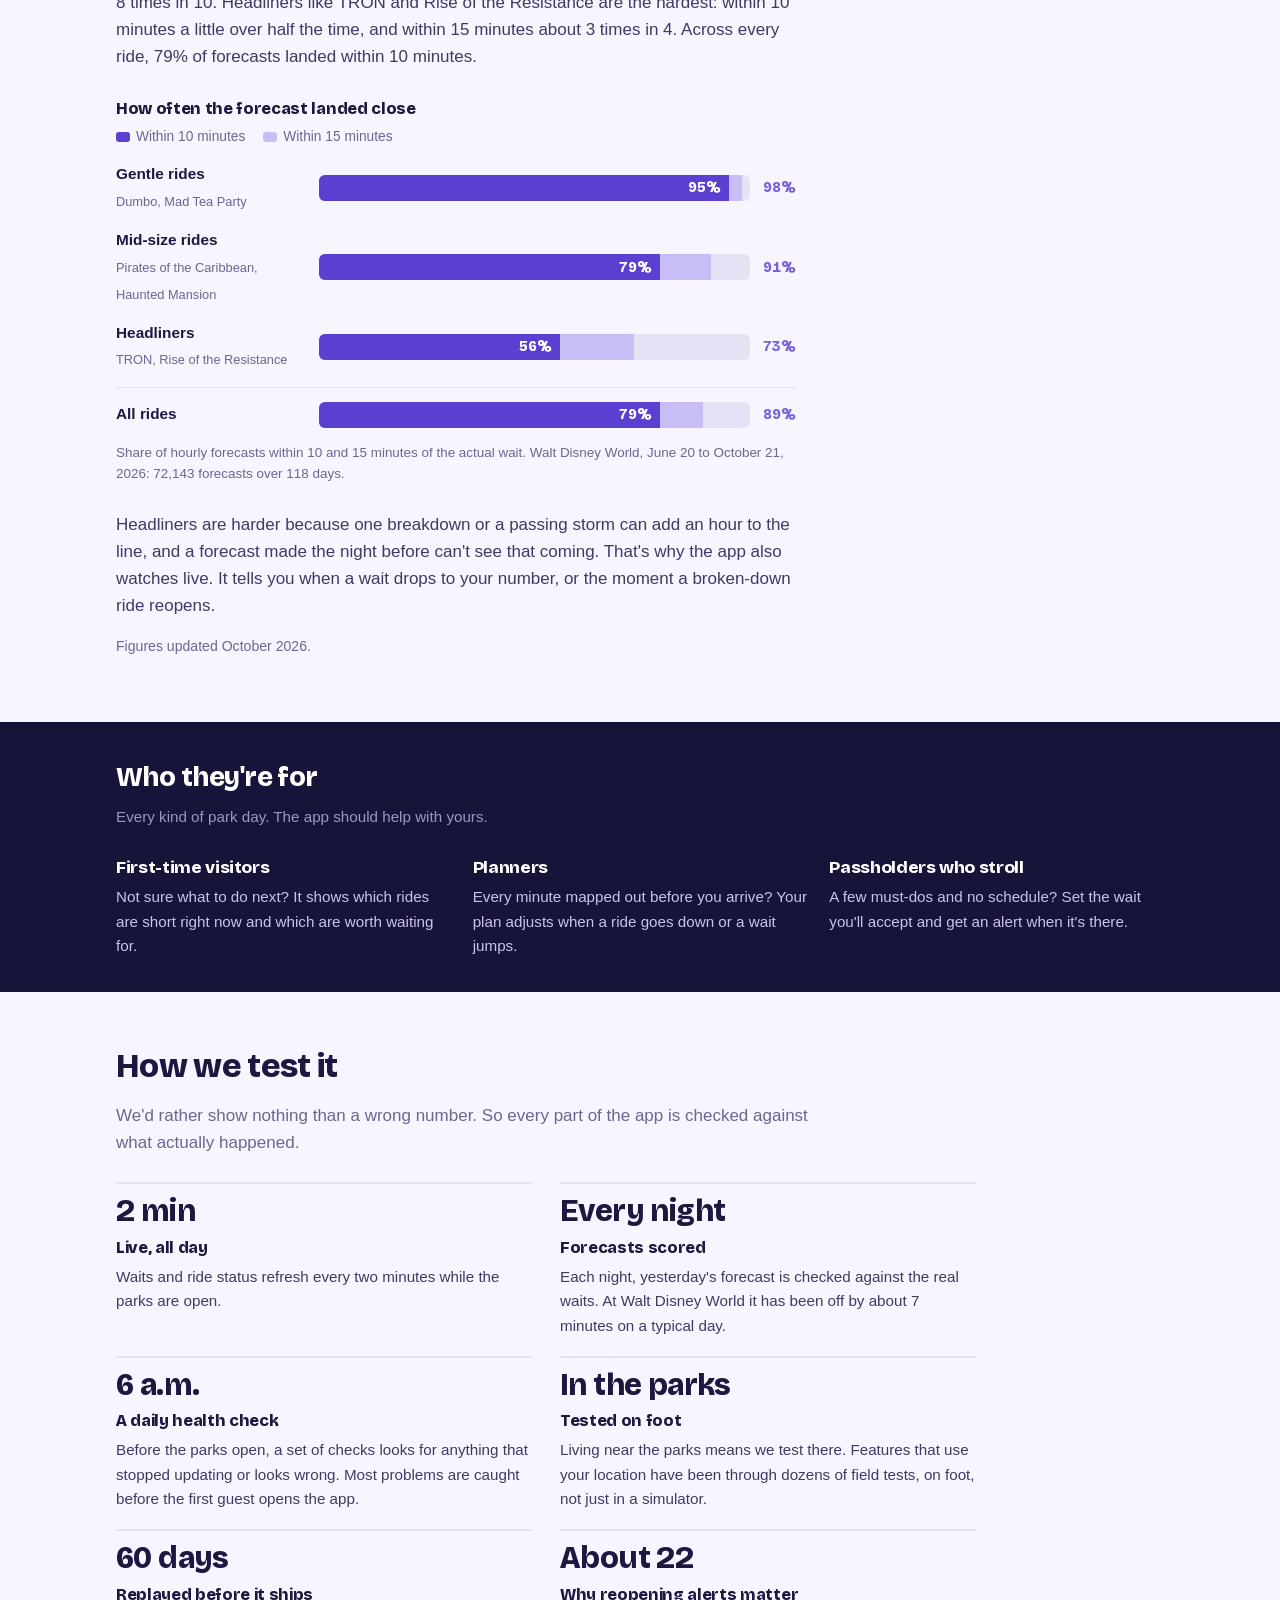
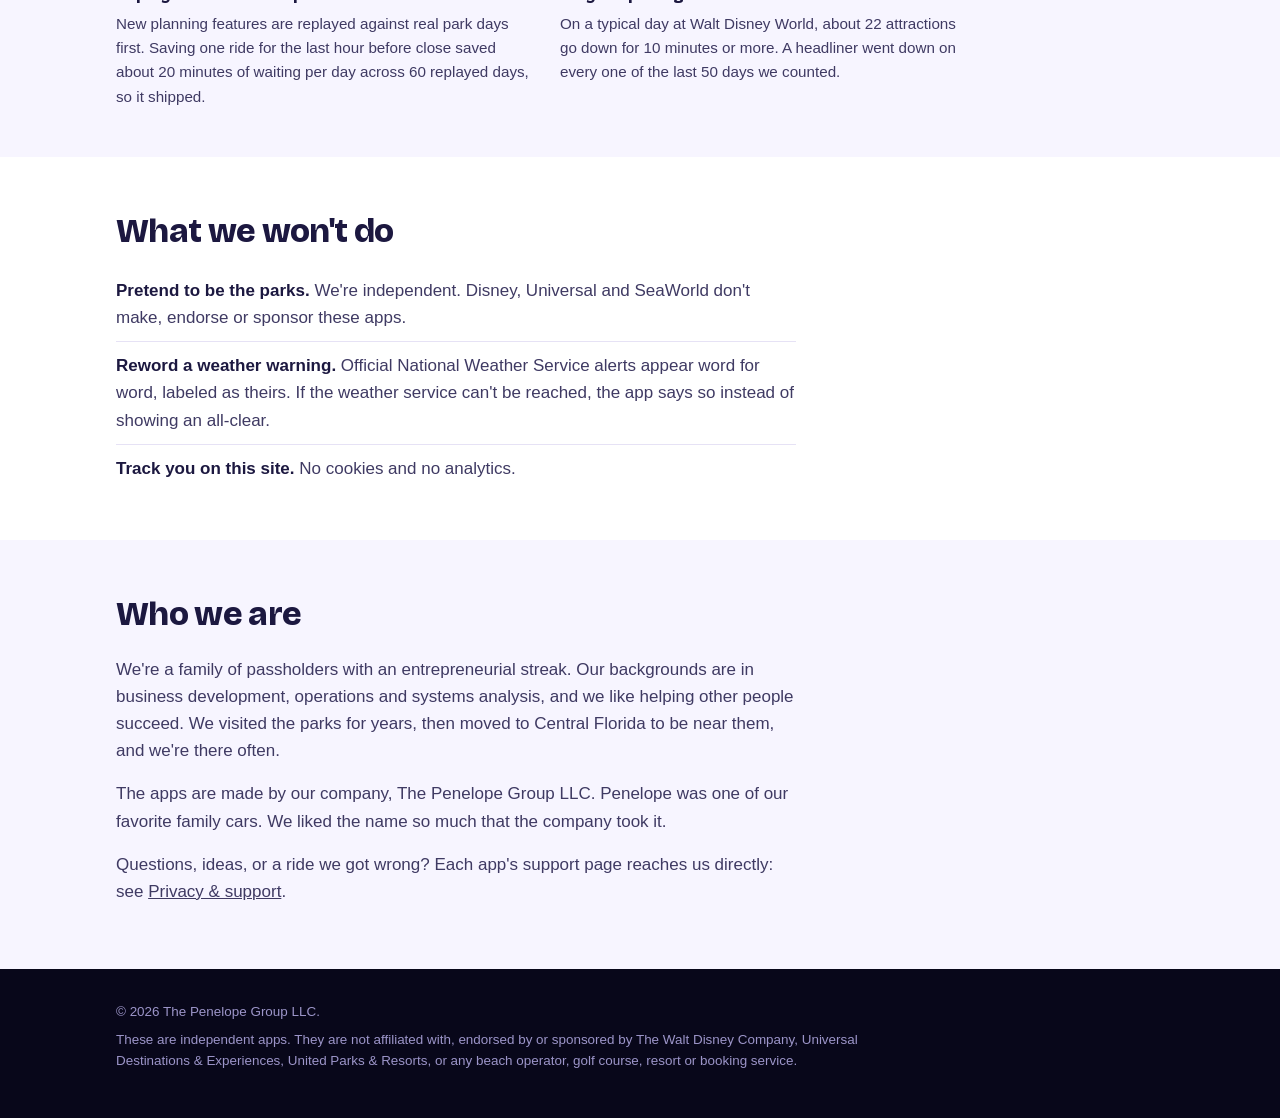
==== commit 4d65c4f8: "About chart: example rides for the mid-size group Co-Authored-By: Claude Opus 5.5 <noreply@anthropic" ====
--- a/about/index.html
+++ b/about/index.html
@@ -99,7 +99,7 @@
               <div class="barline"><div class="track"><span class="b15" style="width:98%"></span><span class="b10" style="width:95%">95%</span></div><span class="v15">98%</span></div>
             </div>
             <div class="row" role="listitem" aria-label="Mid-size rides: 79% within 10 minutes, 91% within 15 minutes">
-              <div class="lab"><b>Mid-size rides</b></div>
+              <div class="lab"><b>Mid-size rides</b><small>Pirates of the Caribbean, Haunted Mansion</small></div>
               <div class="barline"><div class="track"><span class="b15" style="width:91%"></span><span class="b10" style="width:79%">79%</span></div><span class="v15">91%</span></div>
             </div>
             <div class="row" role="listitem" aria-label="Headliners: 56% within 10 minutes, 73% within 15 minutes">
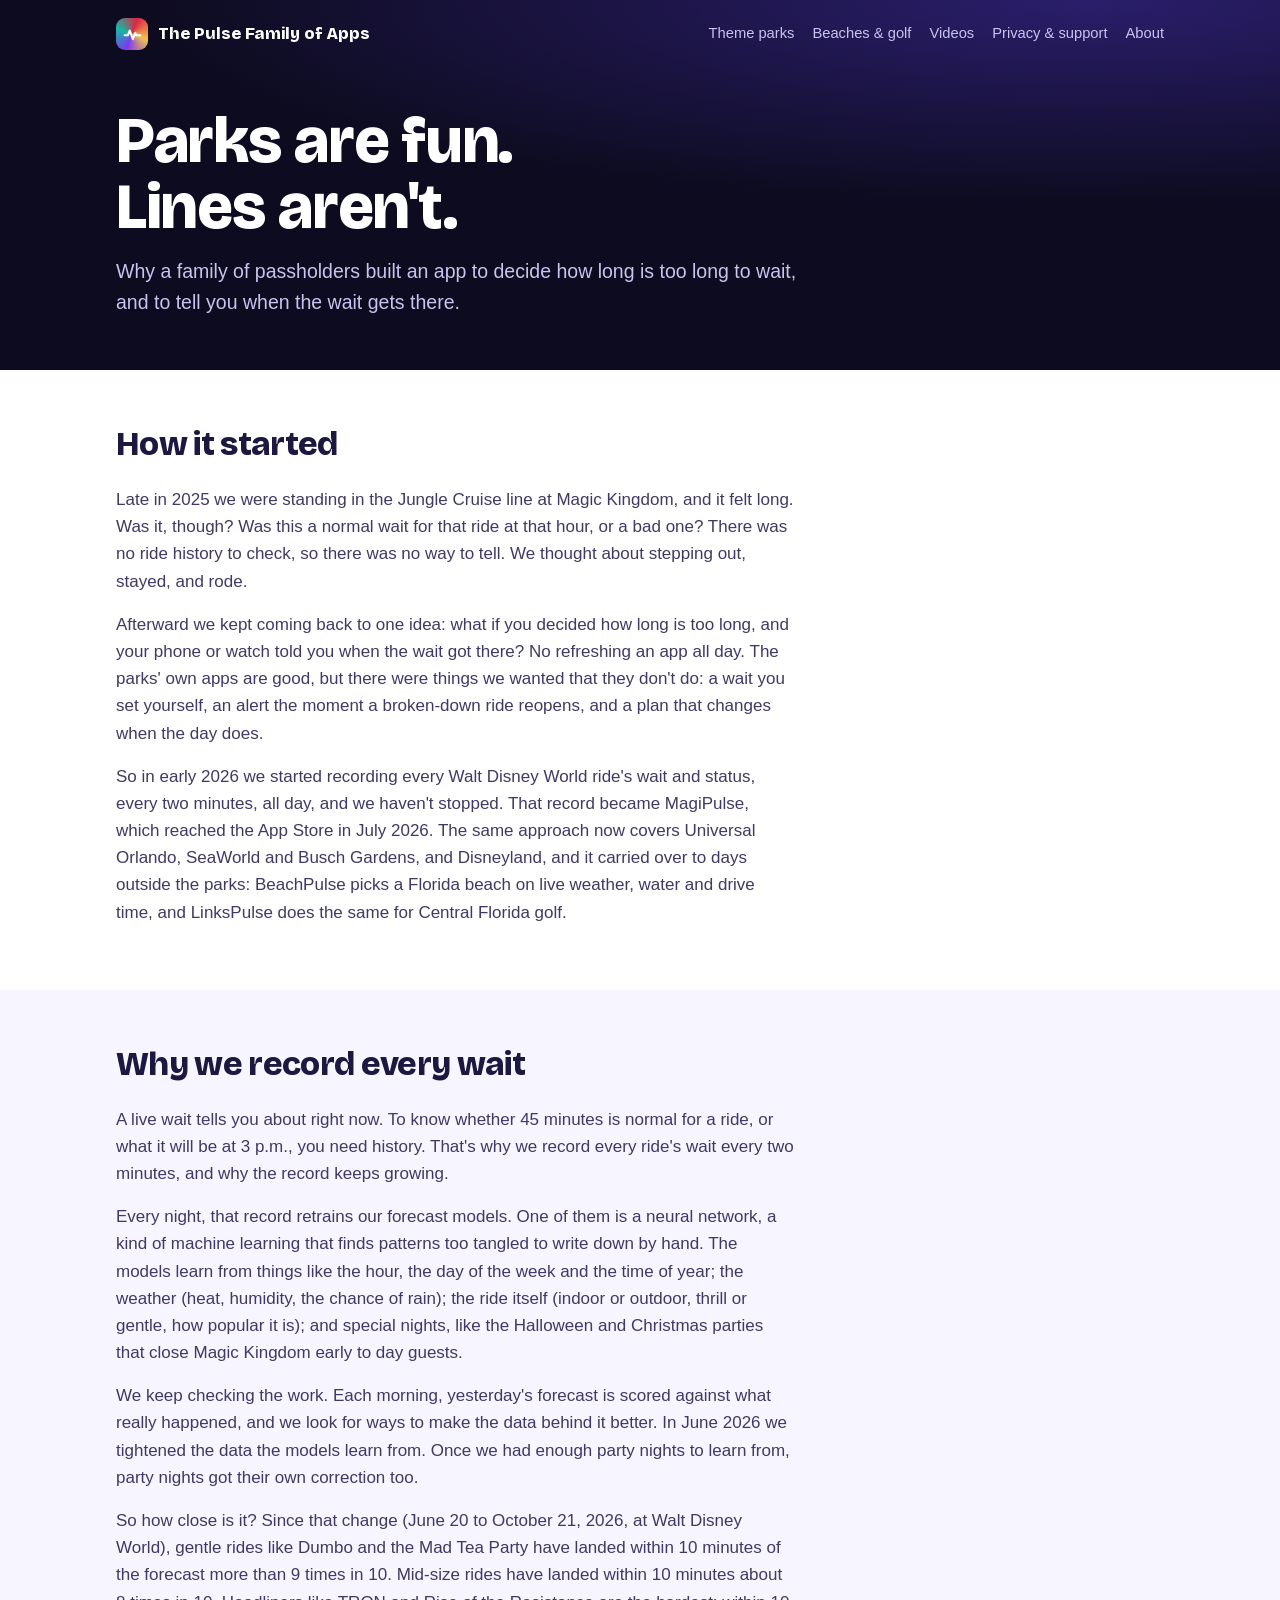
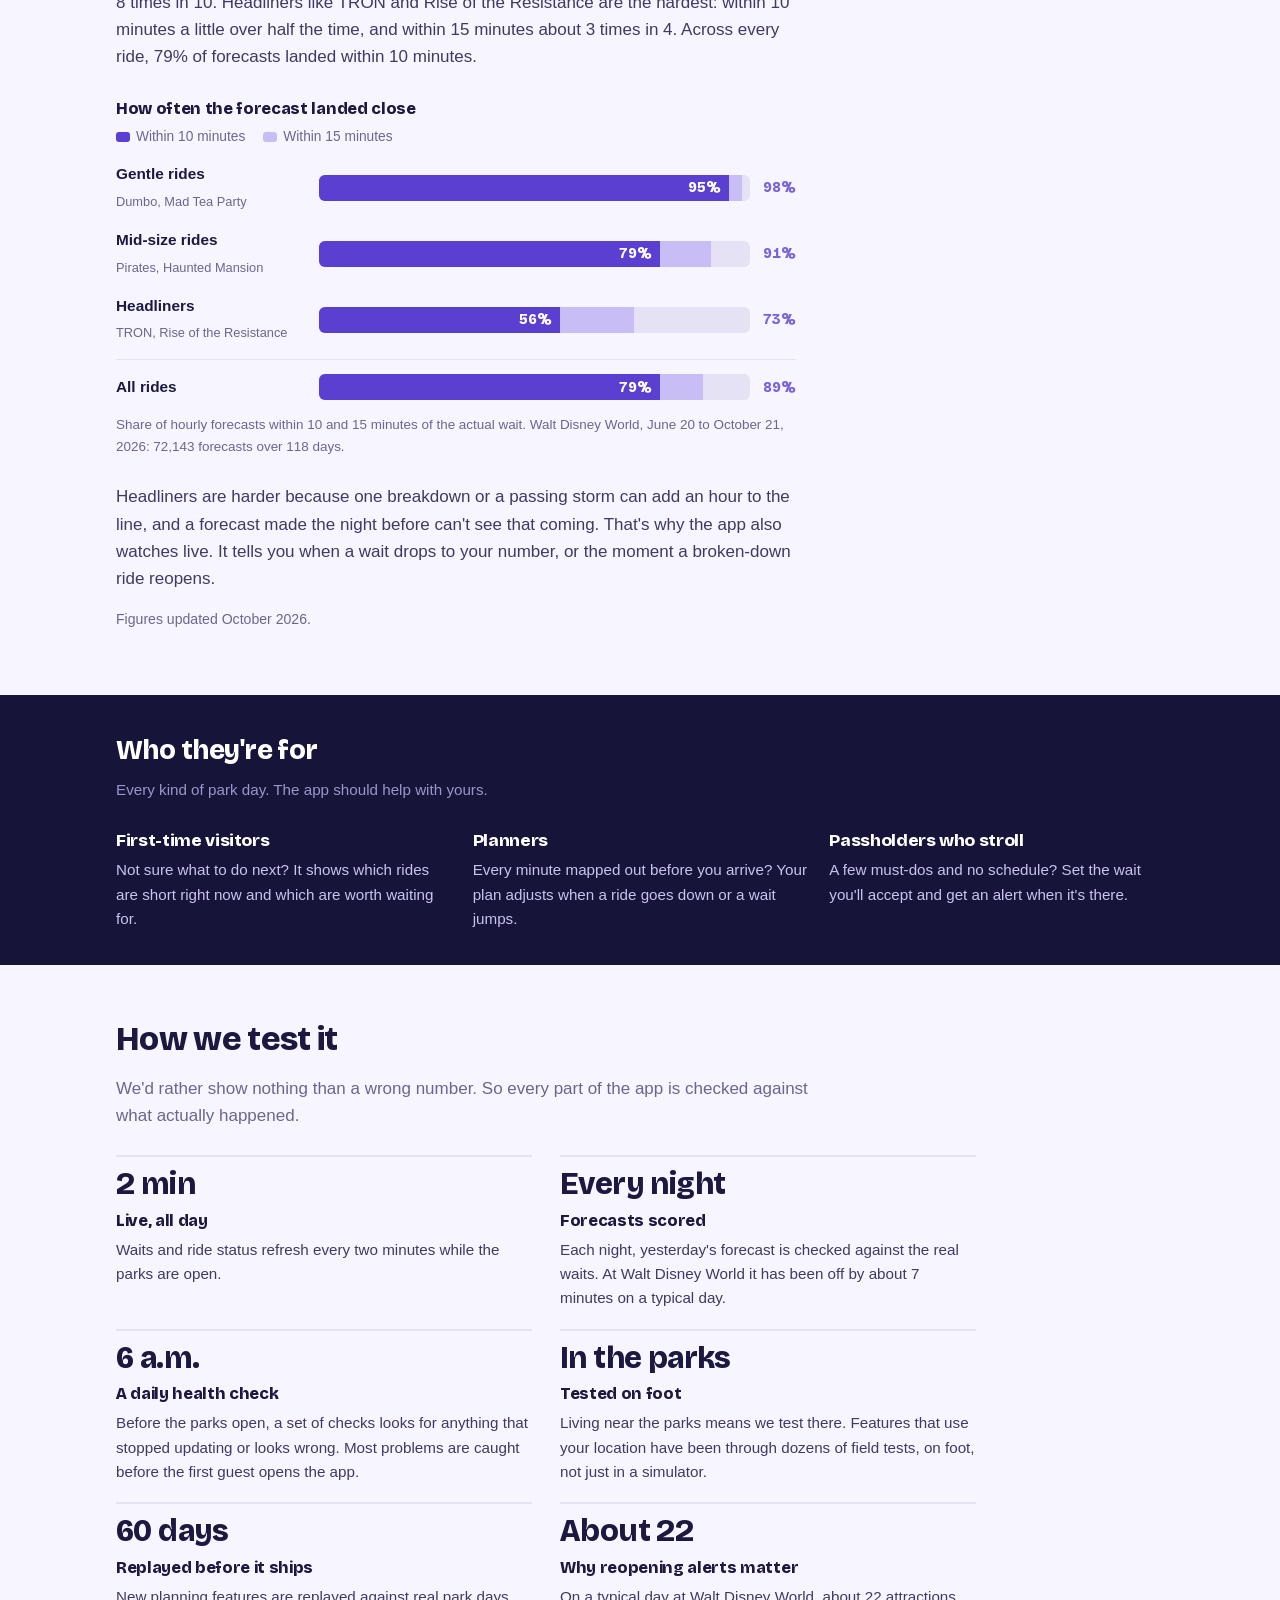
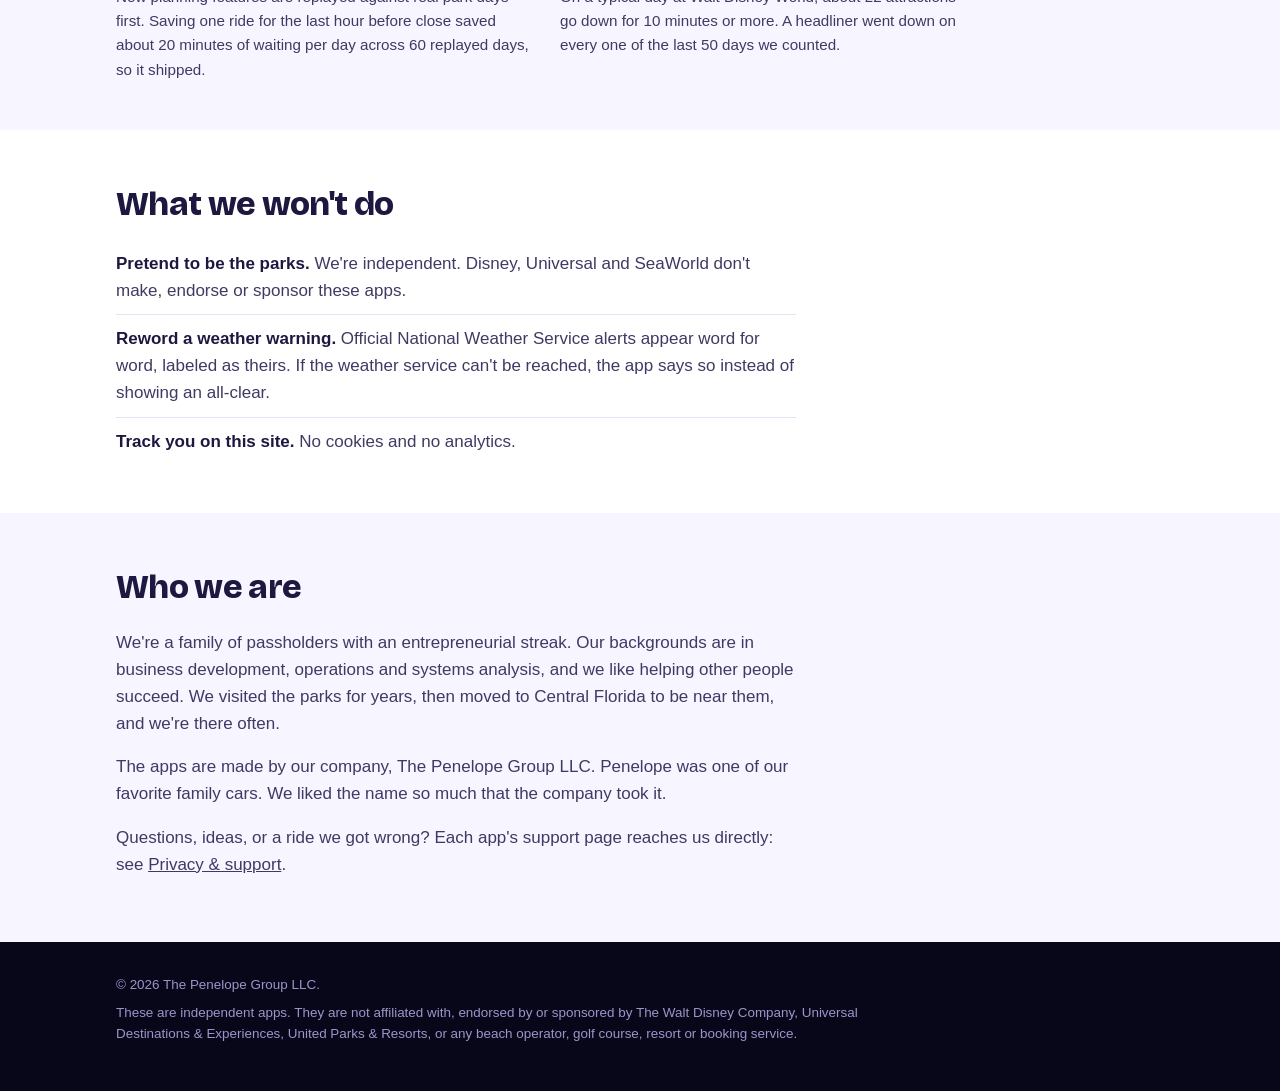
==== commit 7e50cf18: "About chart: shorter mid-size examples so the row stays one line Co-Authored-By: Claude Opus 5.5 <no" ====
--- a/about/index.html
+++ b/about/index.html
@@ -99,7 +99,7 @@
               <div class="barline"><div class="track"><span class="b15" style="width:98%"></span><span class="b10" style="width:95%">95%</span></div><span class="v15">98%</span></div>
             </div>
             <div class="row" role="listitem" aria-label="Mid-size rides: 79% within 10 minutes, 91% within 15 minutes">
-              <div class="lab"><b>Mid-size rides</b><small>Pirates of the Caribbean, Haunted Mansion</small></div>
+              <div class="lab"><b>Mid-size rides</b><small>Pirates, Haunted Mansion</small></div>
               <div class="barline"><div class="track"><span class="b15" style="width:91%"></span><span class="b10" style="width:79%">79%</span></div><span class="v15">91%</span></div>
             </div>
             <div class="row" role="listitem" aria-label="Headliners: 56% within 10 minutes, 73% within 15 minutes">
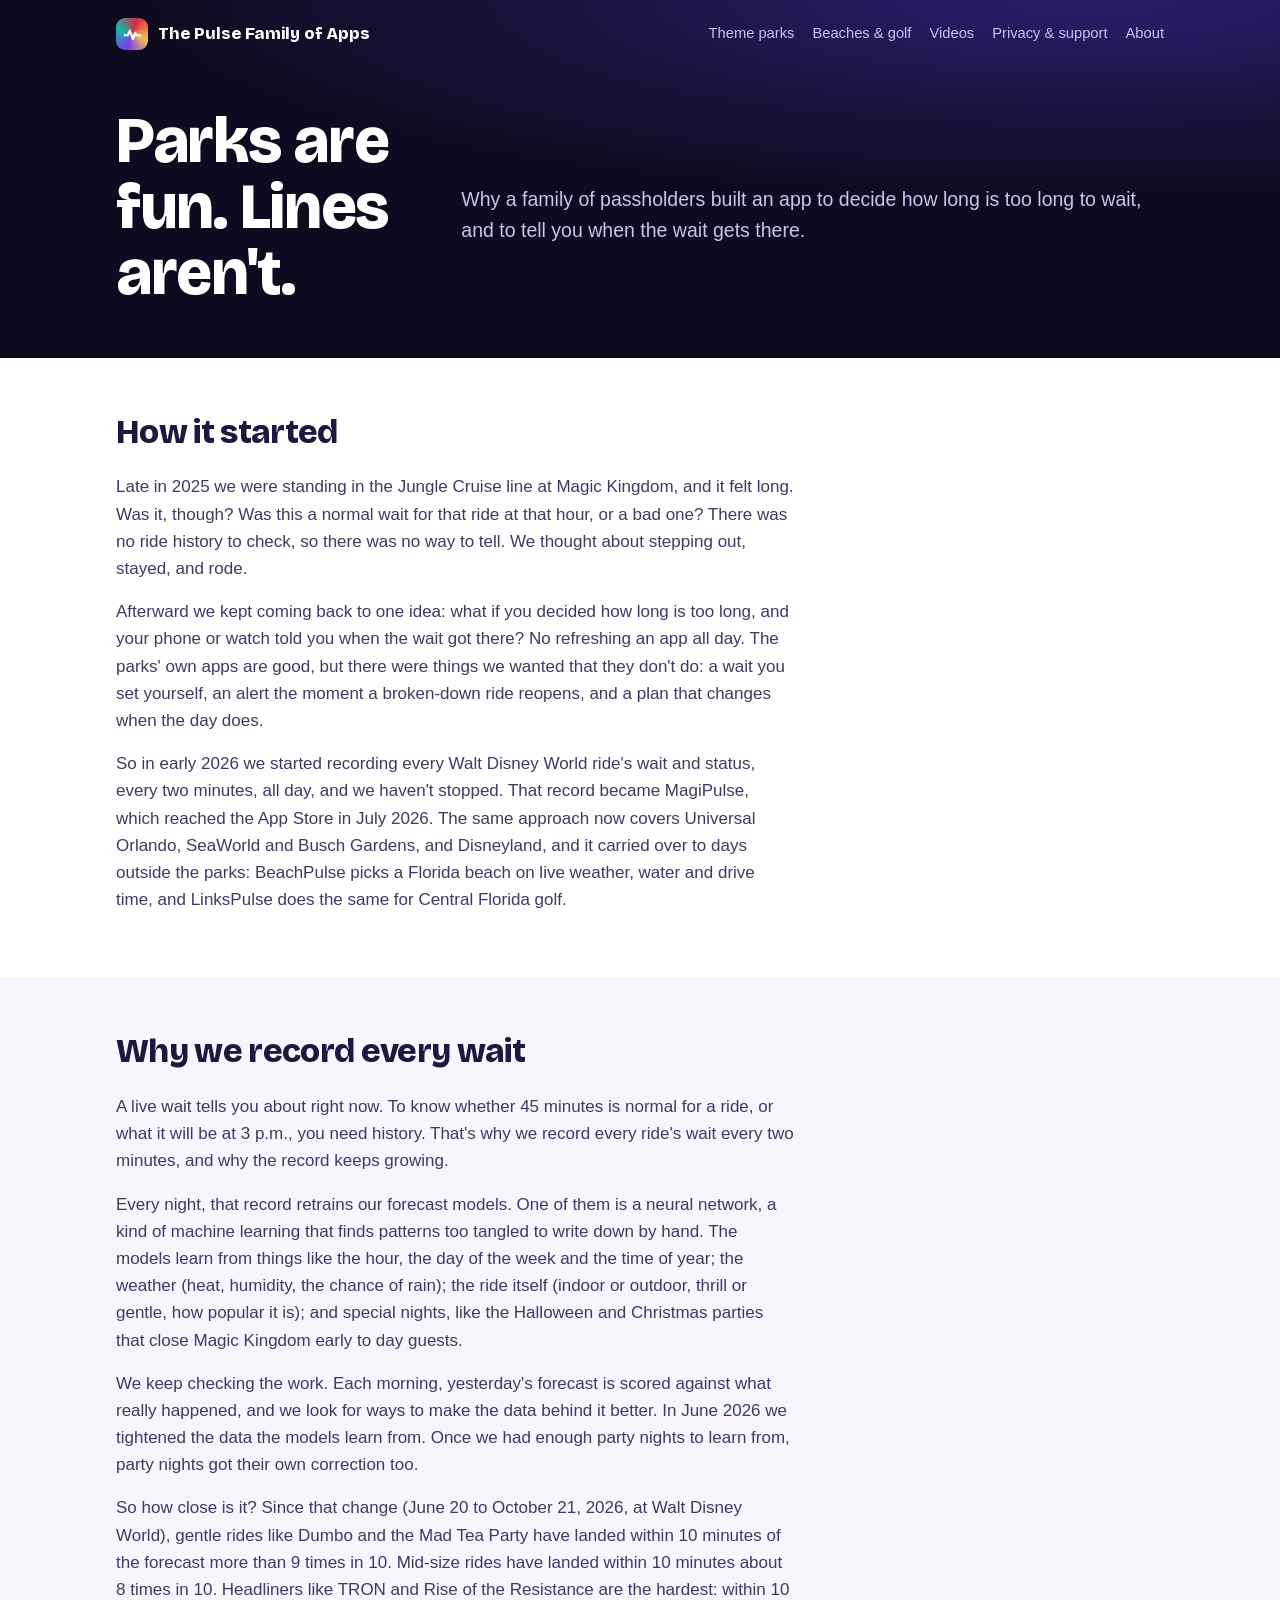
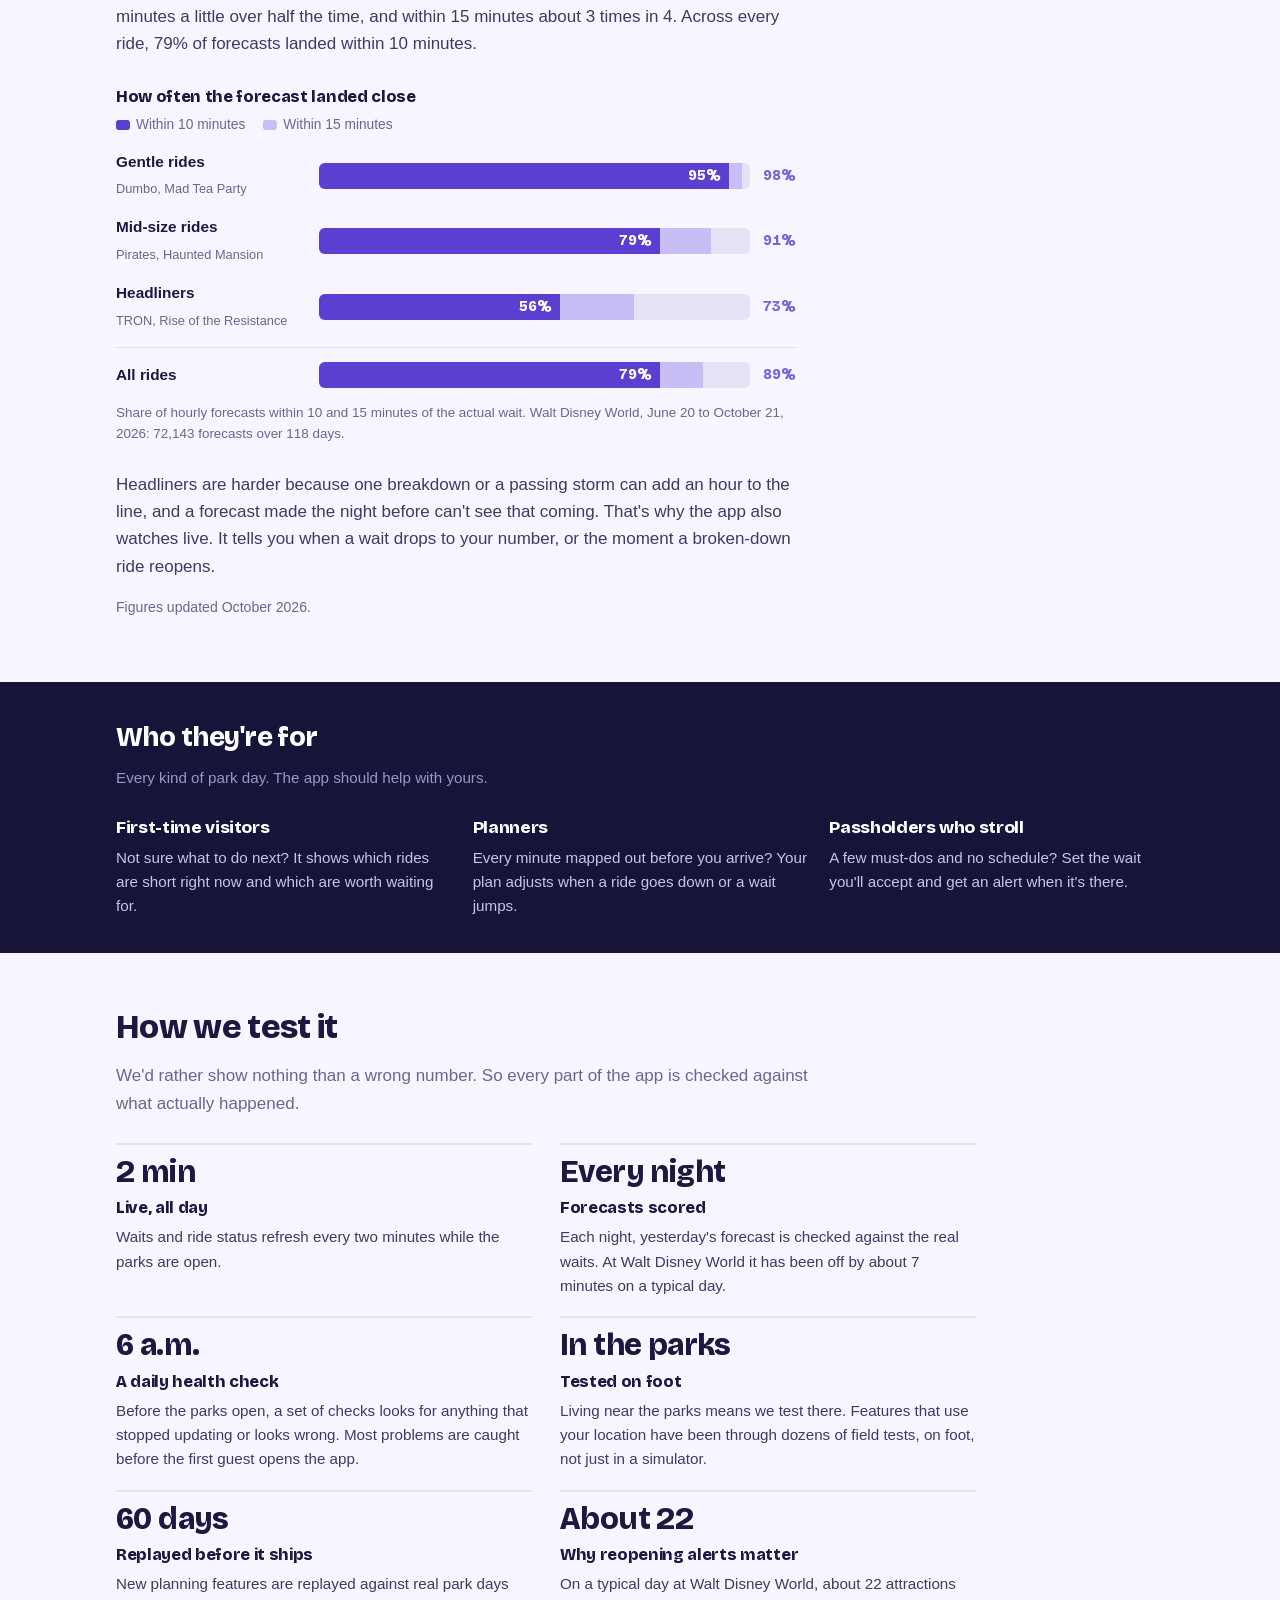
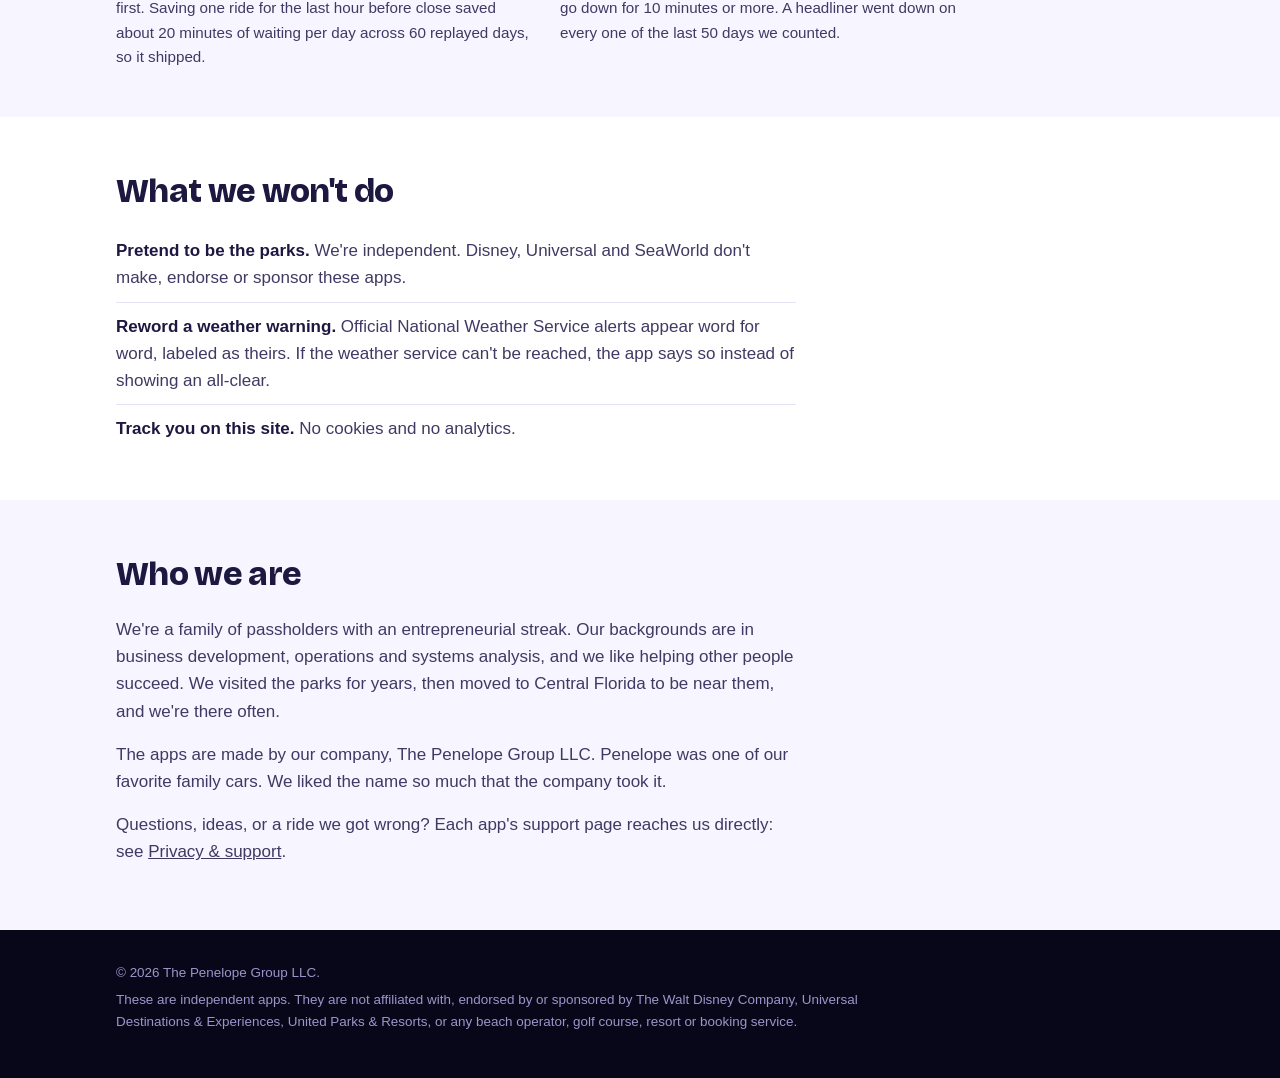
==== commit 6b84f481: "Home: MagiPulse download up top, one Coming soon section From the 2026-10-23 site review: - Home her" ====
--- a/about/index.html
+++ b/about/index.html
@@ -13,8 +13,9 @@
   <meta name="viewport" content="width=device-width, initial-scale=1, viewport-fit=cover">
   <title>About the Pulse Apps</title>
   <meta name="description" content="Why the Pulse apps exist, who they're for, and how we test them before they reach your phone.">
-  <link rel="icon" type="image/png" href="../assets/img/icon-magipulse.png">
-  <link rel="stylesheet" href="../assets/site.css?v=12">
+  <link rel="icon" type="image/png" href="../assets/img/favicon-family.png">
+  <link rel="apple-touch-icon" href="../assets/img/icon-family.png">
+  <link rel="stylesheet" href="../assets/site.css?v=13">
   <style>
     .prose > * { max-width: 40em; }
     .prose p { margin: 0 0 16px; }
@@ -31,29 +32,7 @@
     .nots li { padding: 10px 0; border-bottom: 1px solid var(--line); }
     .nots li:last-child { border-bottom: 0; }
     .nots b { color: var(--ink); }
-    .chart { margin: 26px 0 0; max-width: 40em; }
-    .chart h3 { color: var(--ink); font-size: 1.02rem; margin-bottom: 4px; }
-    .legend { display: flex; flex-wrap: wrap; gap: 6px 18px; margin: 0 0 14px; font-size: .86rem; color: var(--muted); }
-    .legend span { display: inline-flex; align-items: center; gap: 6px; }
-    .legend i { width: 14px; height: 10px; border-radius: 3px; background: var(--c10); }
-    .legend i.l15 { background: var(--c15); }
-    .rows { display: grid; gap: 14px; }
-    .row { display: grid; grid-template-columns: 11em minmax(0, 1fr); gap: 4px 16px; align-items: center; }
-    .row .lab b { display: block; color: var(--ink); font-size: .96rem; }
-    .row .lab small { color: var(--muted); font-size: .8rem; }
-    .barline { display: flex; align-items: center; gap: 10px; }
-    .barline .track { flex: 1; }
-    .v15 { width: 2.6em; text-align: right; color: #7a63d9; font: 700 .86rem/1 var(--display); font-variant-numeric: tabular-nums; }
-    .track { position: relative; height: 26px; border-radius: 6px; background: var(--line); overflow: hidden; }
-    .track .b15, .track .b10 { position: absolute; inset: 0 auto 0 0; }
-    .track .b15 { background: var(--c15); }
-    .track .b10 { background: var(--c10); display: flex; align-items: center; justify-content: flex-end; padding-right: 8px; color: #fff; font: 700 .86rem/1 var(--display); font-variant-numeric: tabular-nums; }
-    .row.all .lab b { font-weight: 800; }
-    .row.all { padding-top: 14px; border-top: 1px solid var(--line); }
-    .chart figcaption { margin-top: 14px; font-size: .84rem; color: var(--muted); }
-    .chart figcaption .n15 { font-variant-numeric: tabular-nums; }
-    :root { --c10: #5b3fd1; --c15: #c9bdf5; }
-    @media (max-width: 760px) { .row { grid-template-columns: 1fr; } .facts, .who { grid-template-columns: 1fr; } }
+    @media (max-width: 760px) { .facts, .who { grid-template-columns: 1fr; } }
   </style>
 </head>
 <body>
--- a/assets/site.css
+++ b/assets/site.css
@@ -223,3 +223,85 @@
   .vids.row3 figure { scroll-snap-align: start; }
   .appvids-head a { margin-left: 0; flex-basis: 100%; }
 }
+
+/* forecast accuracy chart (About, MagiPulse) — figures from DisneyWait WHY_NUMBERS.md */
+.chart { --c10: #5b3fd1; --c15: #c9bdf5; }
+.chart { margin: 26px 0 0; max-width: 40em; }
+.chart h3 { color: var(--ink); font-size: 1.02rem; margin-bottom: 4px; }
+.chart .legend { display: flex; flex-wrap: wrap; gap: 6px 18px; margin: 0 0 14px; font-size: .86rem; color: var(--muted); }
+.chart .legend span { display: inline-flex; align-items: center; gap: 6px; }
+.chart .legend i { width: 14px; height: 10px; border-radius: 3px; background: var(--c10); }
+.chart .legend i.l15 { background: var(--c15); }
+.chart .rows { display: grid; gap: 14px; }
+.chart .row { display: grid; grid-template-columns: 11em minmax(0, 1fr); gap: 4px 16px; align-items: center; }
+.chart .row .lab b { display: block; color: var(--ink); font-size: .96rem; }
+.chart .row .lab small { color: var(--muted); font-size: .8rem; }
+.chart .barline { display: flex; align-items: center; gap: 10px; }
+.chart .barline .track { flex: 1; }
+.chart .v15 { width: 2.6em; text-align: right; color: #7a63d9; font: 700 .86rem/1 var(--display); font-variant-numeric: tabular-nums; }
+.chart .track { position: relative; height: 26px; border-radius: 6px; background: var(--line); overflow: hidden; }
+.chart .track .b15, .chart .track .b10 { position: absolute; inset: 0 auto 0 0; }
+.chart .track .b15 { background: var(--c15); }
+.chart .track .b10 { background: var(--c10); display: flex; align-items: center; justify-content: flex-end; padding-right: 8px; color: #fff; font: 700 .86rem/1 var(--display); font-variant-numeric: tabular-nums; }
+.chart .row.all .lab b { font-weight: 800; }
+.chart .row.all { padding-top: 14px; border-top: 1px solid var(--line); }
+.chart figcaption { margin-top: 14px; font-size: .84rem; color: var(--muted); }
+.chart figcaption .n15 { font-variant-numeric: tabular-nums; }
+@media (max-width: 760px) { .chart .row { grid-template-columns: 1fr; } }
+
+/* ---- 2026-10-23 site review ---- */
+/* Home hero: the live app's download sits beside the intro. */
+.hero-in { display: grid; grid-template-columns: minmax(0, 1fr) auto; gap: 28px 40px; align-items: center; }
+.hero-in > div { min-width: 0; }
+.heroget { width: min(340px, 100%); display: grid; gap: 14px; padding: 20px 22px; border-radius: 18px; color: #fff;
+  background: linear-gradient(160deg, var(--a1), var(--a2)); box-shadow: 0 18px 40px rgba(0,0,0,.35); }
+.heroget-head { display: flex; align-items: center; gap: 12px; }
+.heroget-head img { width: 52px; height: 52px; border-radius: 12px; }
+.heroget-head .chip { display: inline-block; margin-bottom: 6px; }
+.heroget h2 { color: #fff; font-size: 1.35rem; line-height: 1.05; }
+.hero .heroget p { color: #ede9fe; font-size: .95rem; margin: 0; }
+.heroget .get { gap: 14px; }
+.heroget .badge img { height: 46px; }
+.heroget .qr img { width: 72px; height: 72px; }
+.heroget .qr span { color: #ede9fe; font-size: .8rem; }
+.heroget-more { color: #fff; font-size: .88rem; font-weight: 700; text-decoration: none; }
+.heroget-more:hover { text-decoration: underline; }
+@media (max-width: 900px) { .hero-in { grid-template-columns: 1fr; } }
+
+/* Card text contrast: white needs 4.5:1 where the gradient ends. These four
+   light accents measured 2.4-3.8:1, so the card's light end uses a darker shade
+   of the same color (each 5:1 or better). App page heroes are unchanged. */
+.card { background: linear-gradient(160deg, var(--a1), var(--card2, var(--a2))); }
+.sp { --card2: #0f766e; } .mc { --card2: #9a6200; } .bp { --card2: #1b6f8f; } .lp { --card2: #2e7a38; }
+
+/* Coming soon: a status, not a button, and a way forward. */
+.soonpill { display: inline-flex; align-items: center; gap: 9px; padding: 0; background: none; color: #fff; font-weight: 700; }
+.soonpill::before { content: ""; width: 9px; height: 9px; border-radius: 50%; background: var(--gold); flex: none; }
+.soonnext { display: block; margin-top: 10px; font-size: .95rem; color: var(--on-dark-2); }
+.soonnext a { color: #fff; font-weight: 700; text-decoration: none; }
+.soonnext a:hover { text-decoration: underline; }
+
+/* Privacy, terms and support: one compact block in the home footer. */
+.foot-legal { margin-bottom: 20px; padding-bottom: 18px; border-bottom: 1px solid rgba(255,255,255,.1); scroll-margin-top: 16px; }
+.foot-legal h2 { color: var(--on-dark); font-size: 1rem; margin-bottom: 10px; }
+.foot-legal ul { list-style: none; margin: 0; padding: 0; display: grid; grid-template-columns: repeat(3, minmax(0, 1fr)); gap: 8px 28px; }
+.foot-legal li { display: flex; flex-wrap: wrap; gap: 4px 12px; }
+.foot-legal b { color: var(--on-dark); min-width: 7.5em; }
+@media (max-width: 900px) { .foot-legal ul { grid-template-columns: repeat(2, minmax(0, 1fr)); } }
+@media (max-width: 600px) { .foot-legal ul { grid-template-columns: 1fr; } }
+.foot-links span { color: var(--on-dark-3); }
+.heroget { justify-self: end; }
+@media (max-width: 900px) { .heroget { justify-self: start; } .hero-in .pulse { display: none; } }
+.hero .heroget .heroget-foot { color: #fff; font-size: .88rem; font-weight: 700; line-height: 1.6; }
+.hero .heroget .heroget-foot { font-weight: 500; color: #ede9fe; }
+.heroget .heroget-foot .heroget-more { color: var(--gold); font-size: .95rem; font-weight: 700; }
+.heroget .heroget-foot .heroget-more { color: #fff; font-size: 1.02rem; }
+.heroget-more span { color: var(--gold); font-weight: 800; }
+
+/* Home: one live app up top, everything else under "Coming soon". */
+.cards { padding-block: 44px 48px; }
+.subgroup { color: var(--on-dark-2); font-size: .8rem; font-weight: 700; letter-spacing: .1em; text-transform: uppercase; margin: 8px 0 12px; scroll-margin-top: 16px; }
+.grid-soon { display: grid; grid-template-columns: repeat(3, minmax(0, 1fr)); gap: 16px; margin-bottom: 18px; }
+@media (max-width: 900px) { .grid-soon { grid-template-columns: repeat(2, minmax(0, 1fr)); } }
+@media (max-width: 600px) { .grid-soon { grid-template-columns: 1fr; } }
+.cards { padding-top: 44px; }
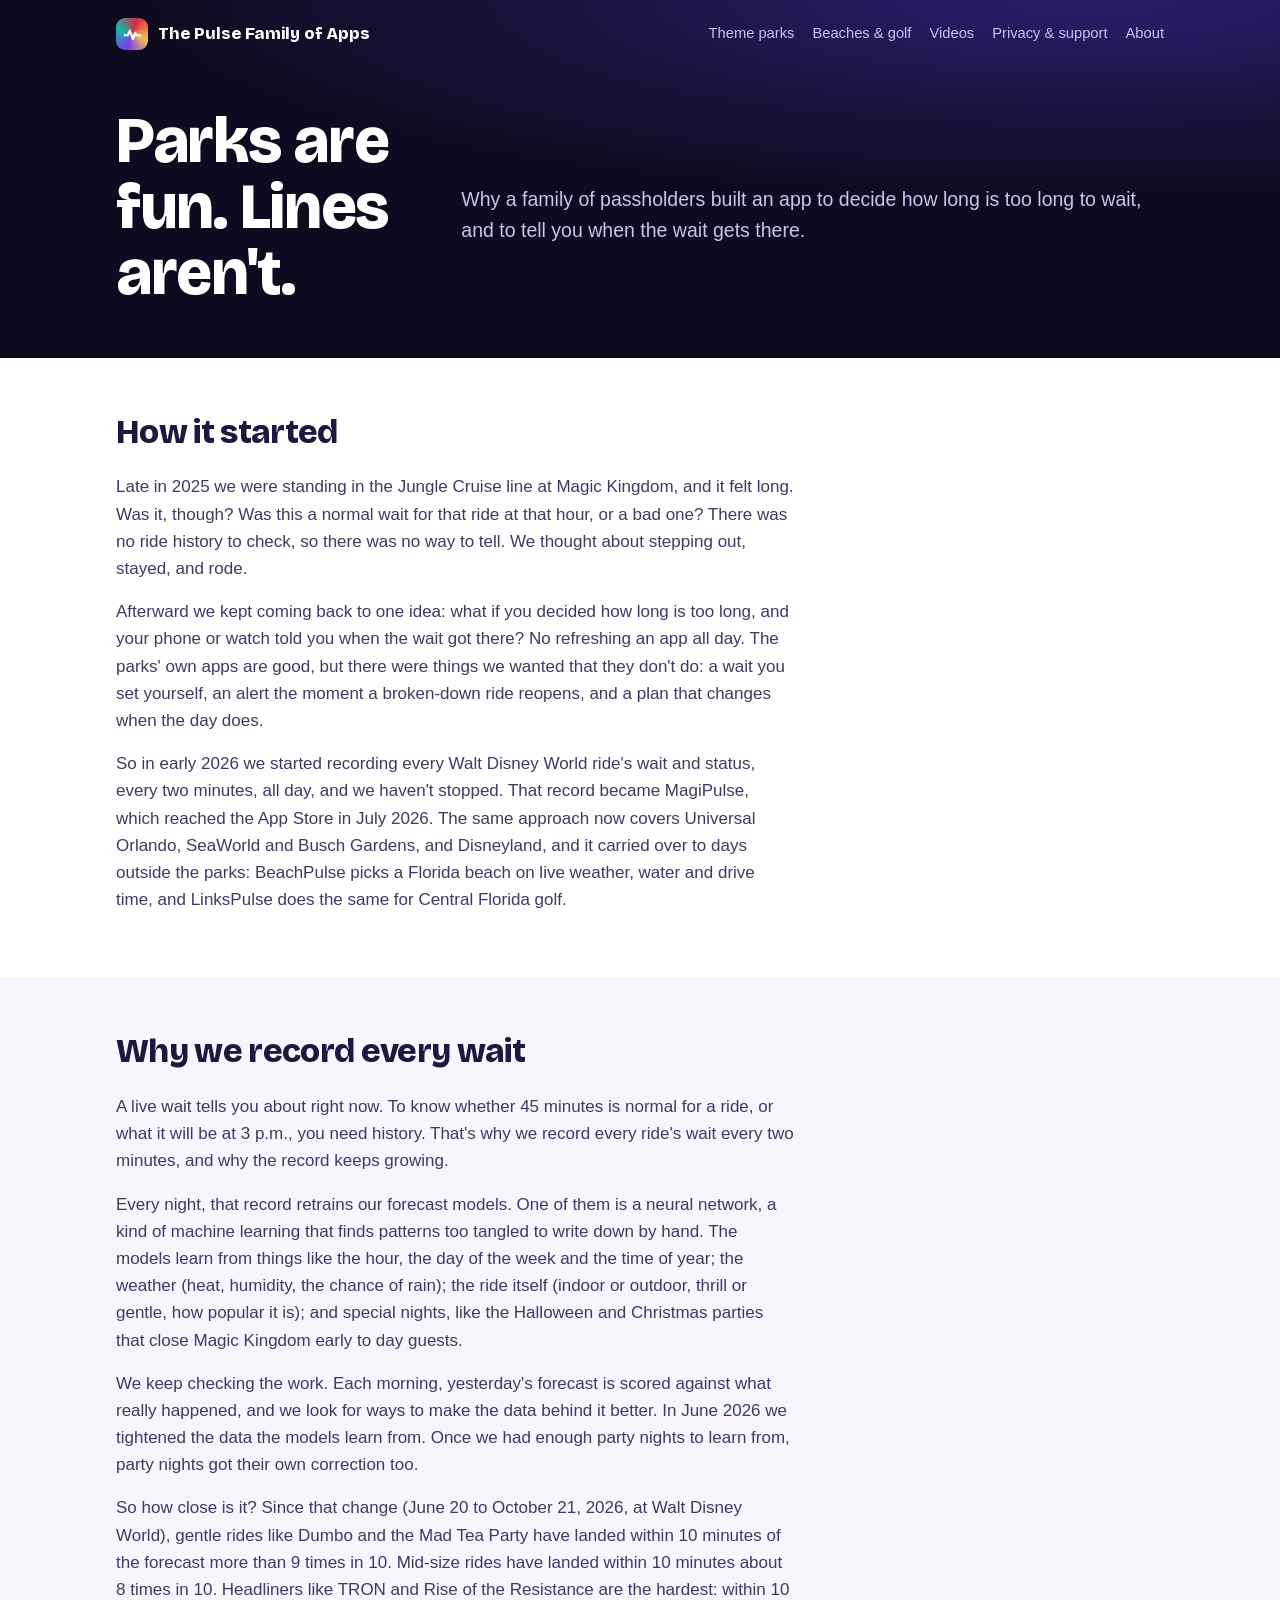
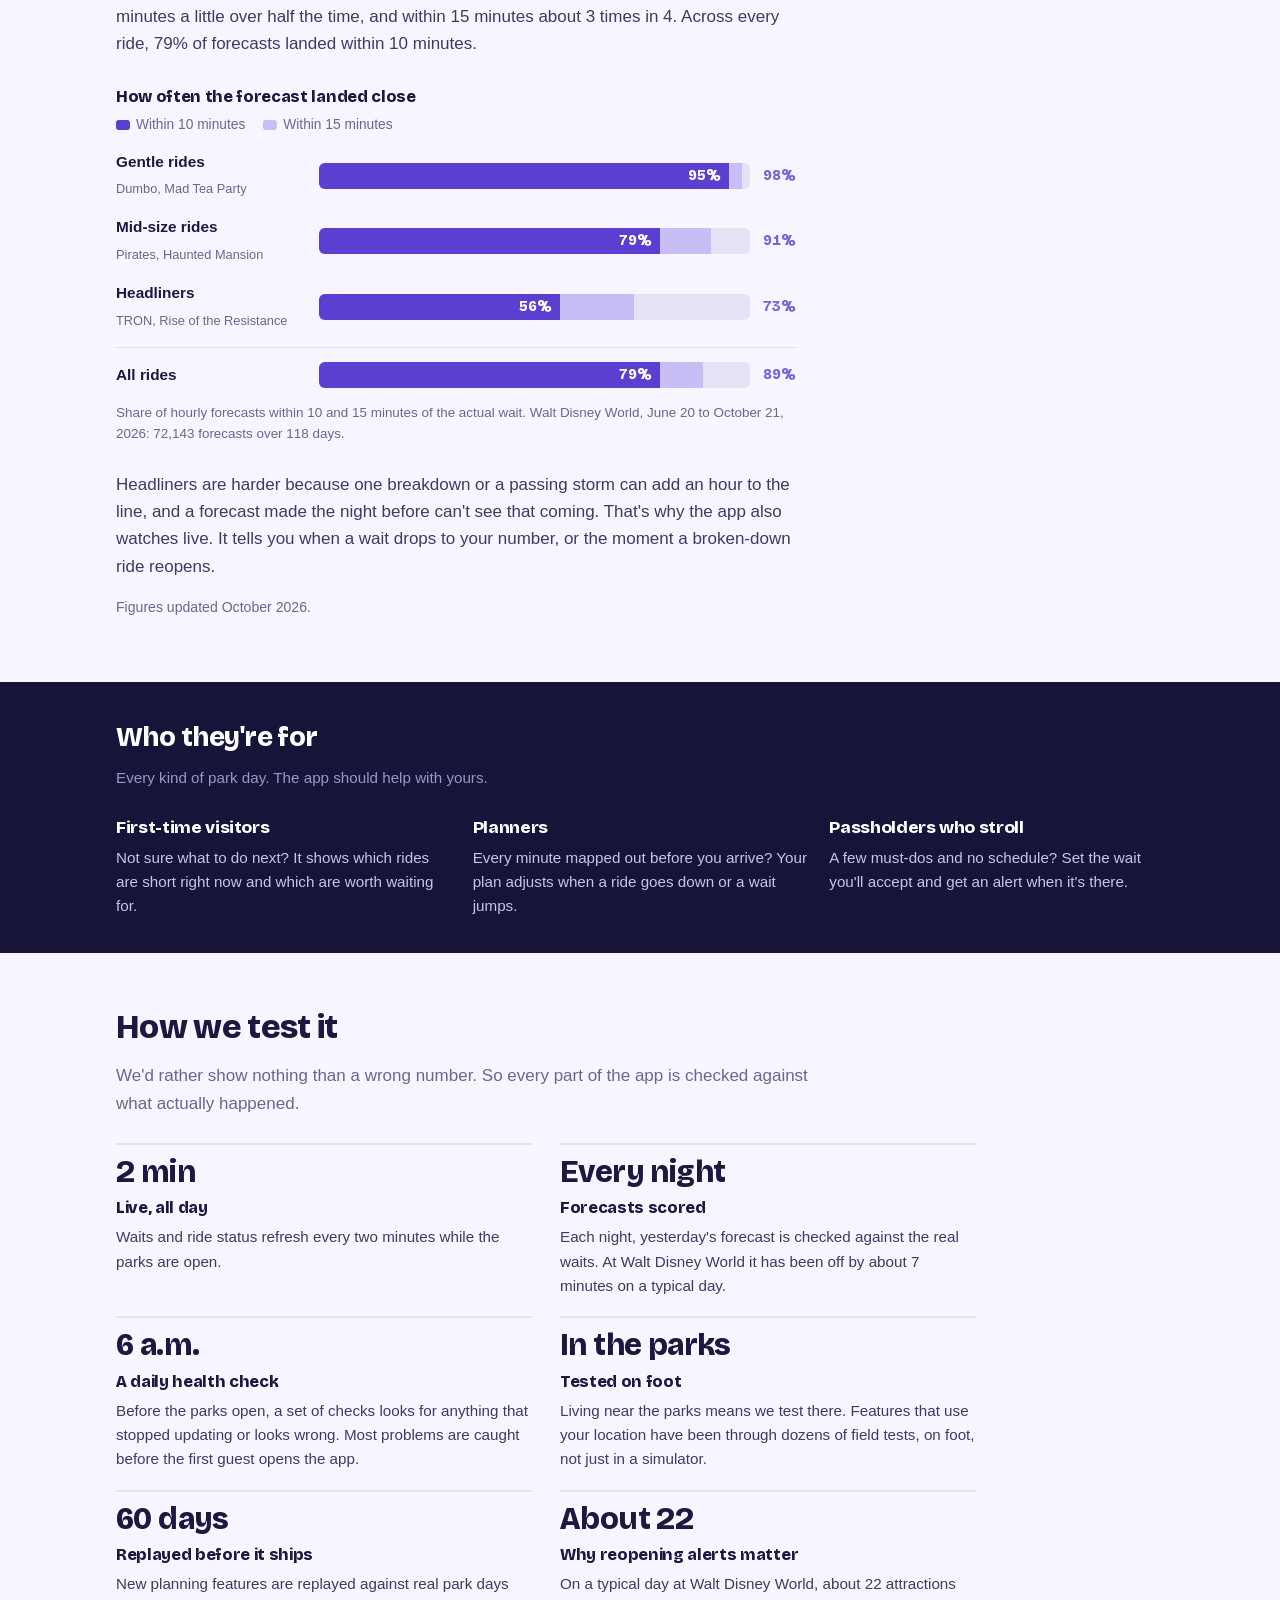
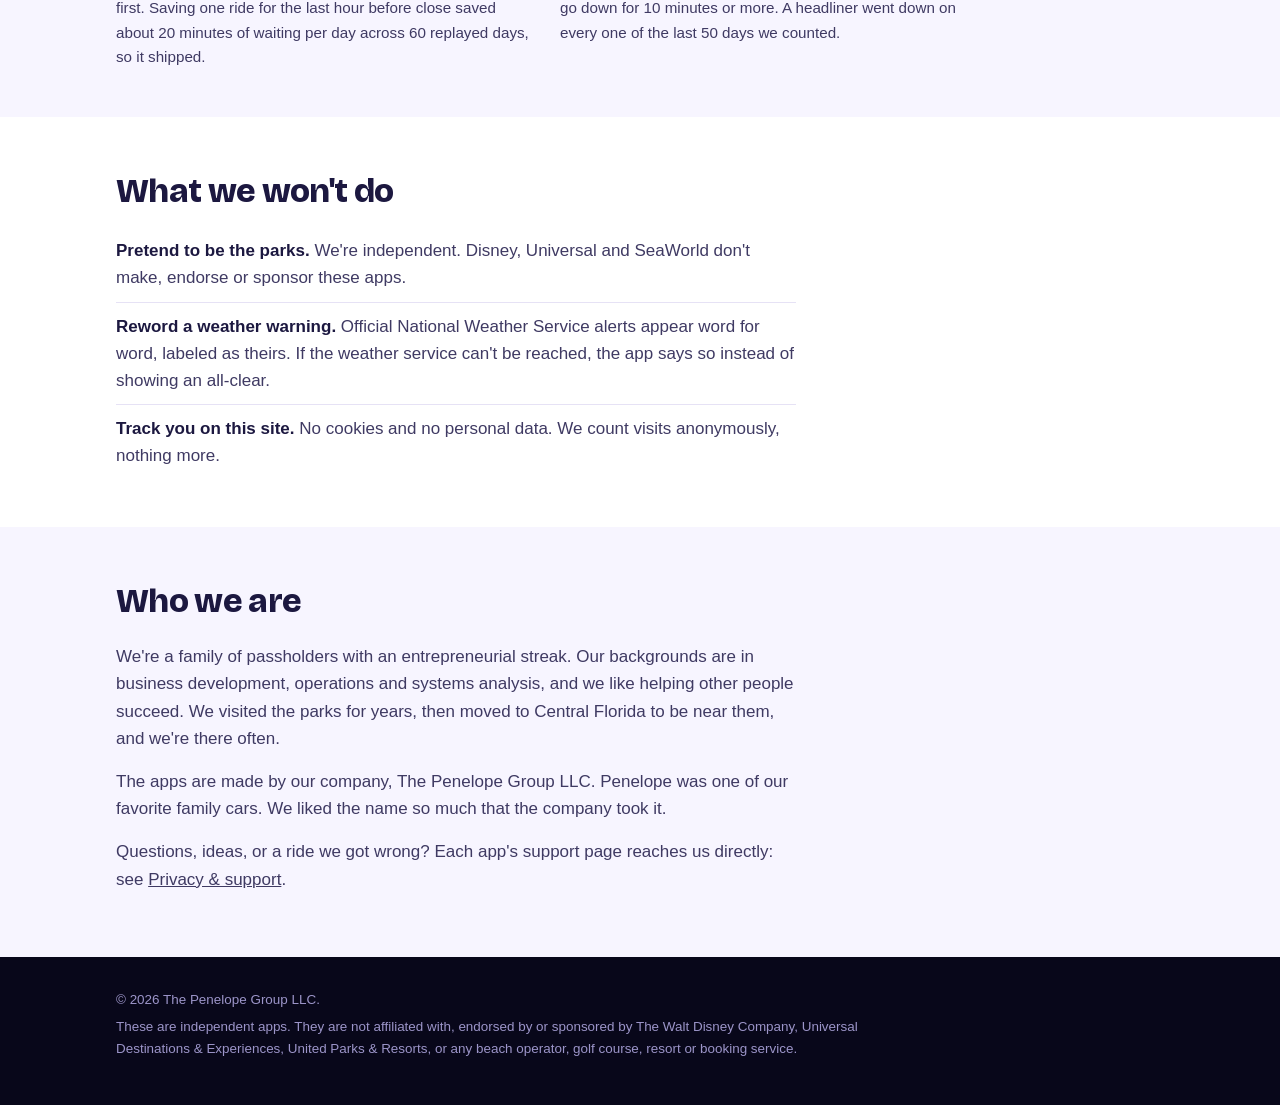
==== commit baa08555: "Anonymous visit counts and App Store tap tracking (inert until configured) assets/count.js loads Goa" ====
--- a/about/index.html
+++ b/about/index.html
@@ -15,7 +15,7 @@
   <meta name="description" content="Why the Pulse apps exist, who they're for, and how we test them before they reach your phone.">
   <link rel="icon" type="image/png" href="../assets/img/favicon-family.png">
   <link rel="apple-touch-icon" href="../assets/img/icon-family.png">
-  <link rel="stylesheet" href="../assets/site.css?v=13">
+  <link rel="stylesheet" href="../assets/site.css?v=14">
   <style>
     .prose > * { max-width: 40em; }
     .prose p { margin: 0 0 16px; }
@@ -130,7 +130,7 @@
         <ul class="nots">
           <li><b>Pretend to be the parks.</b> We're independent. Disney, Universal and SeaWorld don't make, endorse or sponsor these apps.</li>
           <li><b>Reword a weather warning.</b> Official National Weather Service alerts appear word for word, labeled as theirs. If the weather service can't be reached, the app says so instead of showing an all-clear.</li>
-          <li><b>Track you on this site.</b> No cookies and no analytics.</li>
+          <li><b>Track you on this site.</b> No cookies and no personal data. We count visits anonymously, nothing more.</li>
         </ul>
       </div>
     </section>
@@ -151,5 +151,6 @@
       <p>These are independent apps. They are not affiliated with, endorsed by or sponsored by The Walt Disney Company, Universal Destinations &amp; Experiences, United Parks &amp; Resorts, or any beach operator, golf course, resort or booking service.</p>
     </div>
   </footer>
+  <script src="/assets/count.js" defer></script>
 </body>
 </html>
--- a/assets/site.css
+++ b/assets/site.css
@@ -185,6 +185,29 @@
 footer a { color: var(--on-dark-2); }
 .foot-links { display: flex; flex-wrap: wrap; gap: 6px 18px; margin-bottom: 10px; }
 
+/* Social marks, from the brands' own artwork. Deliberately NOT on a coloured
+   disc: Facebook's mark is itself a circle, so a round button nests a circle
+   in a circle. The two glyphs fill their viewBox differently, so Facebook is
+   set 2px smaller than TikTok to make them read the same size. */
+.follow-lead { text-align: center; color: var(--muted); font-size: .95rem; margin: 20px 0 0; }
+.follow { display: flex; flex-wrap: wrap; justify-content: center; gap: 12px; margin: 12px 0 0; }
+/* Outlined, against the filled violet See All Videos button above: these are the
+   secondary action in this section, and two more filled buttons would argue with it. */
+.follow a { display: inline-flex; align-items: center; gap: 9px; padding: 11px 20px;
+  border-radius: 12px; border: 1.5px solid var(--line); background: var(--soft);
+  color: var(--link); font-weight: 700; font-size: .98rem; text-decoration: none;
+  transition: border-color .15s ease, color .15s ease; }
+.follow a:hover { border-color: var(--cta); color: var(--cta); }
+.follow svg { width: 20px; height: 20px; fill: currentColor; display: block; flex: none; }
+.follow .fb svg { width: 19px; height: 19px; }
+.follow a:focus-visible { outline: 3px solid #f2c14e; outline-offset: 2px; }
+
+.foot-social { align-items: center; gap: 6px 14px; }
+.foot-social a { display: grid; place-items: center; padding: 6px; margin: -6px 0; color: var(--on-dark-2); }
+.foot-social a:hover { color: #fff; }
+.foot-social svg { width: 24px; height: 24px; fill: currentColor; display: block; }
+.foot-social .fb svg { width: 22px; height: 22px; }
+
 /* Download row: the badge for phones, plus a QR code for visitors on a computer
    (who can't install an iPhone app from the badge). The QR is hidden on touch and
    narrow screens, where it can't be scanned by the device showing it. */
@@ -225,6 +248,23 @@
 }
 
 /* forecast accuracy chart (About, MagiPulse) — figures from DisneyWait WHY_NUMBERS.md */
+/* headline stat: the conclusion, above the chart that breaks it down.
+   Gradient runs violet -> night so the big numeral sits on the violet end
+   (large text, 4.9:1 is ample) and the small print sits on --a1 (~15:1).
+   A flat --a2 card would put .86rem white text at ~4.3:1, under AA. */
+.keystat { display: flex; flex-wrap: wrap; align-items: center; gap: 12px 26px;
+  max-width: 40em; margin: 0 0 24px; padding: 22px 24px; border-radius: 18px;
+  color: #fff; background: linear-gradient(100deg, var(--a2) -10%, var(--a1) 58%); }
+.keystat .big { flex: none; font: 800 clamp(3.1rem, 9vw, 4.2rem)/.86 var(--display);
+  letter-spacing: -.035em; font-variant-numeric: tabular-nums; }
+.keystat .big i { font-style: normal; font-size: .44em; vertical-align: .62em; margin-left: .03em; }
+.keystat .txt { flex: 1; min-width: 13em; }
+.keystat .eyebrow { color: var(--gold); font: 700 .72rem/1 var(--text);
+  letter-spacing: .09em; text-transform: uppercase; margin: 0 0 7px; }
+.keystat .claim { margin: 0; font-size: 1.08rem; font-weight: 600; color: #fff; }
+.keystat .foot { margin: 7px 0 0; font-size: .86rem; color: var(--on-dark-2); }
+.keystat .foot b { color: #fff; font-weight: 700; font-variant-numeric: tabular-nums; }
+
 .chart { --c10: #5b3fd1; --c15: #c9bdf5; }
 .chart { margin: 26px 0 0; max-width: 40em; }
 .chart h3 { color: var(--ink); font-size: 1.02rem; margin-bottom: 4px; }
@@ -303,5 +343,7 @@
 .subgroup { color: var(--on-dark-2); font-size: .8rem; font-weight: 700; letter-spacing: .1em; text-transform: uppercase; margin: 8px 0 12px; scroll-margin-top: 16px; }
 .grid-soon { display: grid; grid-template-columns: repeat(3, minmax(0, 1fr)); gap: 16px; margin-bottom: 18px; }
 @media (max-width: 900px) { .grid-soon { grid-template-columns: repeat(2, minmax(0, 1fr)); } }
-@media (max-width: 600px) { .grid-soon { grid-template-columns: 1fr; } }
+/* Four apps on the App Store: two by two, so no card sits alone in a row. */
+.grid-soon.grid-four { grid-template-columns: repeat(2, minmax(0, 1fr)); }
+@media (max-width: 600px) { .grid-soon, .grid-soon.grid-four { grid-template-columns: 1fr; } }
 .cards { padding-top: 44px; }
